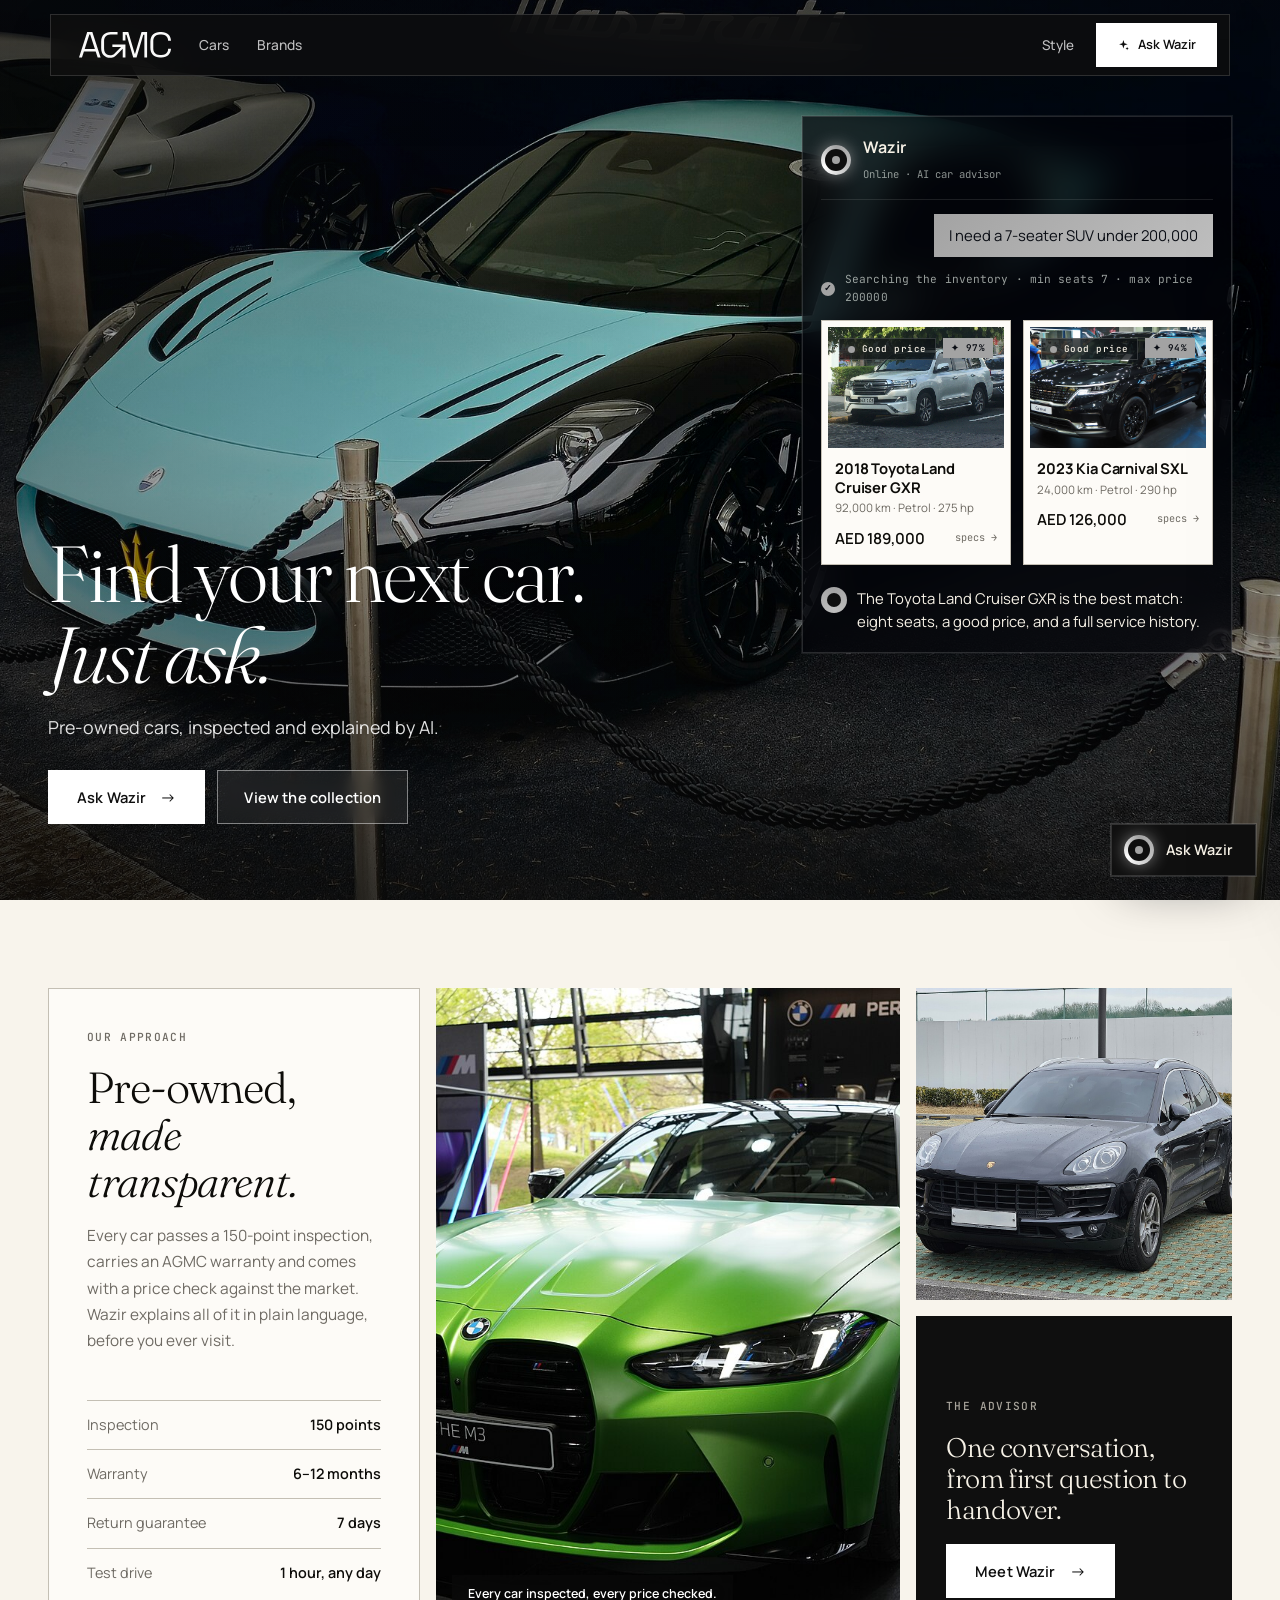
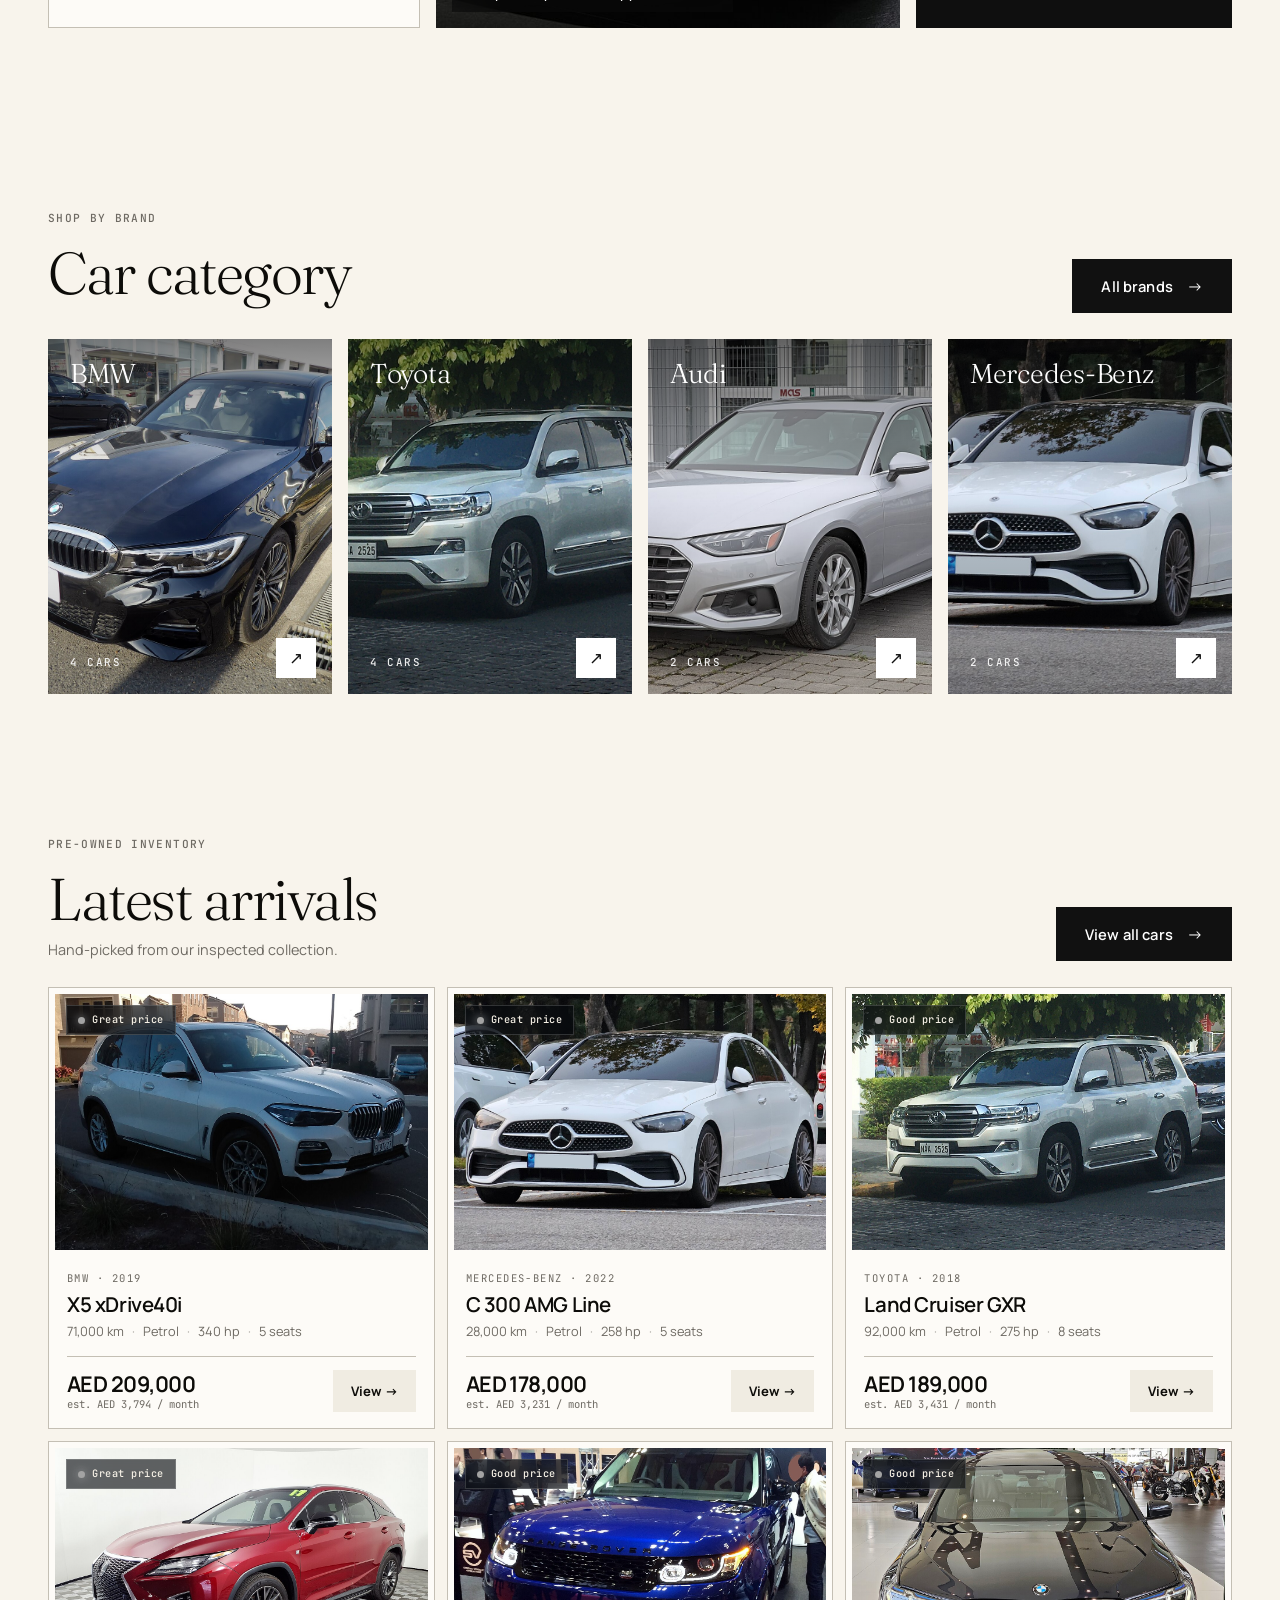
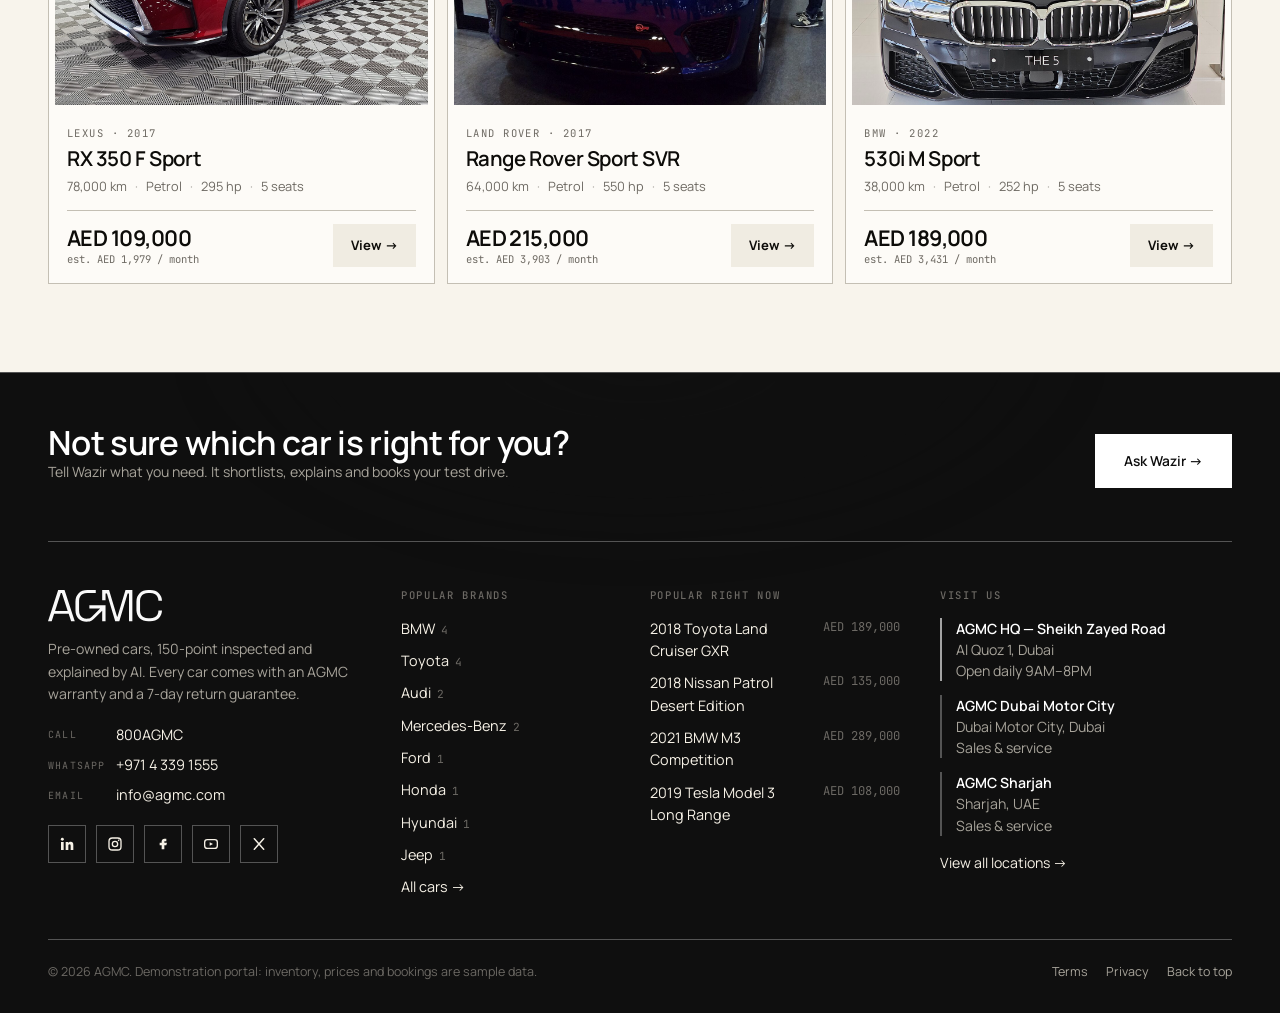
==== site/index.html @ 9aeb7e2d "AGMC pre-owned car platform: Wazir AI advisor, cars/brands pages, luxury redesign Co-Authored-By: Cl" ====
<!doctype html>
<html lang="en">
<head>
<meta charset="utf-8">
<meta name="viewport" content="width=device-width, initial-scale=1">
<title>AGMC — Pre-owned cars, found by AI</title>
<meta name="description" content="Describe the car you need and Wazir, our AI advisor, finds, explains and books it.">
<link rel="icon" href="data:image/svg+xml,%3Csvg xmlns=%27http://www.w3.org/2000/svg%27 viewBox=%270 0 32 32%27%3E%3Crect width=%2732%27 height=%2732%27 rx=%278%27 fill=%27%23111111%27/%3E%3Cpath d=%27M16 5l2.2 7.2L25.5 14l-7.3 1.8L16 23l-2.2-7.2L6.5 14l7.3-1.8z%27 fill=%27%23e9e3d6%27/%3E%3C/svg%3E">
<link rel="preconnect" href="https://fonts.googleapis.com">
<link rel="preconnect" href="https://fonts.gstatic.com" crossorigin>
<link href="https://fonts.googleapis.com/css2?family=Cormorant+Garamond:ital,wght@0,500;1,500&family=Fraunces:ital,opsz,wght@0,9..144,300;0,9..144,400;1,9..144,300&family=JetBrains+Mono:wght@400;500&family=Manrope:wght@400;500;600;700;800&display=swap" rel="stylesheet">
<link rel="stylesheet" href="styles.css">
</head>
<body data-page="home">
<main id="top">

  <!-- ===== cinematic hero ===== -->
  <section class="lux-hero">
    <div class="lux-bg" id="luxBg" aria-hidden="true"></div>
    <div class="lux-shade" aria-hidden="true"></div>
    <div class="wrap lux-in">
      <div class="lux-row">
        <div class="lux-copy">
          <h1 class="lux-h1">Find your next car.<br><em>Just ask.</em></h1>
          <p class="lux-sub">Pre-owned cars, inspected and explained by AI.</p>
          <div class="lux-cta">
            <button class="pillbtn light" id="ctaAsk" type="button"><span>Ask Wazir</span><b>→</b></button>
            <a class="pillbtn ghost" href="cars.html">View the collection</a>
          </div>
        </div>
        <div class="lux-side"><div class="hv-chat" id="hvChat" aria-hidden="true"></div></div>
      </div>
    </div>
  </section>

  <!-- ===== editorial mosaic ===== -->
  <section class="section" id="story">
    <div class="wrap">
      <div class="mosaic">
        <div class="m-text">
          <span class="kicker">Our approach</span>
          <h2>Pre-owned,<br><em>made transparent.</em></h2>
          <p class="muted">Every car passes a 150-point inspection, carries an AGMC warranty and comes with a price check against the market. Wazir explains all of it in plain language, before you ever visit.</p>
          <dl class="facts"><div><dt>Inspection</dt><dd>150 points</dd></div><div><dt>Warranty</dt><dd>6–12 months</dd></div><div><dt>Return guarantee</dt><dd>7 days</dd></div><div><dt>Test drive</dt><dd>1 hour, any day</dd></div></dl>
        </div>
        <figure class="m-photo big"><img src="img/AG-122.jpg" alt="" loading="lazy"><figcaption>Every car inspected, every price checked.</figcaption></figure>
        <figure class="m-photo small"><img src="img/AG-114.jpg" alt="" loading="lazy"></figure>
        <div class="m-dark"><span class="kicker">The advisor</span><h3>One conversation, from first question to handover.</h3><button class="pillbtn light" id="storyAsk" type="button"><span>Meet Wazir</span><b>→</b></button></div>
      </div>
    </div>
  </section>

  <!-- ===== shop by brand ===== -->
  <section class="section brandsec" id="brands">
    <div class="wrap">
      <div class="coll-head"><div><span class="kicker">Shop by brand</span><h2>Car category</h2></div><a class="pillbtn dark" href="brand.html"><span>All brands</span><b>→</b></a></div>
      <div class="brand-tiles" id="brandTiles"></div>
    </div>
  </section>

  <!-- ===== latest arrivals ===== -->
  <section class="section coll" id="inventory">
    <div class="wrap">
      <div class="coll-head">
        <div><span class="kicker">Pre-owned inventory</span><h2>Latest arrivals</h2><p class="muted">Hand-picked from our inspected collection.</p></div>
        <a class="pillbtn dark" href="cars.html"><span>View all cars</span><b>→</b></a>
      </div>
      <div class="grid" id="grid"></div>
    </div>
  </section>
</main>

<script src="data.js"></script>
<script src="core.js"></script>
<script src="home.js"></script>
<script src="agent.js"></script>
</body>
</html>
---- site/styles.css ----
/* AGMC — AI-powered pre-owned platform. Tokens first; the Style studio flips these. */
@property --a { syntax: "<angle>"; inherits: false; initial-value: 0deg; }
:root {
  --sand: #e9e3d6;                                                /* colour 1: warm beige (the page) */
  --accent: #111111;                                              /* colour 2: deep accent (buttons, footer, headings) */
  --ai: #a8a8ad;                                                  /* bright tint of colour 2, derived automatically */
  --ai-2: color-mix(in srgb, var(--ai) 70%, #fff);
  --hi-ink: #fff;                                                 /* text on the tint (set from its brightness) */
  --void: color-mix(in srgb, var(--accent) 90%, #000);            /* deep accent used for the footer and AI surfaces */
  --void-2: color-mix(in srgb, var(--accent) 80%, #fff);
  --void-line: color-mix(in srgb, var(--accent) 72%, #fff);
  --on-void: #f6f1e6; --on-void-2: color-mix(in srgb, var(--sand) 70%, var(--accent)); --on-void-3: color-mix(in srgb, var(--sand) 42%, var(--accent));
  --pos: var(--accent);
  --btn-bg: var(--accent); --btn-ink: #fff;
  --bg: color-mix(in srgb, var(--sand) 34%, #fffdf8); --bg-alt: color-mix(in srgb, var(--sand) 66%, #fffdf8); --surface: color-mix(in srgb, var(--sand) 10%, #fffefb);
  --ink: color-mix(in srgb, var(--accent) 24%, #0c0a07); --muted: color-mix(in srgb, var(--ink) 56%, var(--sand)); --line: color-mix(in srgb, var(--sand) 84%, #000);
  --radius: 14px; --radius-sm: 10px;
  --shadow: 0 1px 2px rgba(40,28,10,.07), 0 22px 44px -24px rgba(40,28,10,.4);
  --font: "Inter", system-ui, sans-serif; --mono: "JetBrains Mono", ui-monospace, Consolas, monospace;
  --font-head: "Inter", system-ui, sans-serif; --head-weight: 600; --head-track: -.035em;
}
[data-mode="dark"] {
  --pos: var(--ai); --btn-bg: var(--ai); --btn-ink: var(--hi-ink);
  --bg: color-mix(in srgb, var(--accent) 12%, #060606); --bg-alt: color-mix(in srgb, var(--accent) 18%, #080808); --surface: color-mix(in srgb, var(--accent) 26%, #0b0b0c);
  --ink: #f1ede4; --muted: color-mix(in srgb, var(--sand) 50%, #77777f); --line: color-mix(in srgb, var(--accent) 50%, #1a1a1e);
  --shadow: 0 1px 2px rgba(0,0,0,.5), 0 22px 44px -24px rgba(0,0,0,.95);
}[data-radius="sharp"] { --radius: 3px; --radius-sm: 2px; }
[data-radius="round"] { --radius: 24px; --radius-sm: 16px; }
[data-font="editorial"] { --font-head: "Cormorant Garamond", Georgia, serif; --head-weight: 500; --head-track: -.01em; }
[data-font="classic"] { --font-head: Georgia, "Times New Roman", serif; --head-weight: 400; --head-track: -.02em; }

* { box-sizing: border-box; }
html { scroll-behavior: smooth; scroll-padding-top: 76px; }
body { margin: 0; font-family: var(--font); color: var(--ink); background: var(--bg); line-height: 1.55; -webkit-font-smoothing: antialiased; transition: background .3s, color .3s; }
h1, h2, h3, h4 { font-family: var(--font-head); font-weight: var(--head-weight); letter-spacing: var(--head-track); line-height: 1.08; margin: 0 0 .4em; font-variant-numeric: lining-nums; }
h1 { font-size: clamp(2.5rem, 5.6vw, 4.6rem); } h2 { font-size: clamp(1.8rem, 3.2vw, 2.7rem); } h3 { font-size: 1.15rem; }
p { margin: 0 0 1em; } a { color: inherit; text-decoration: none; } button, input, select, textarea { font: inherit; color: inherit; }
.wrap { max-width: 1240px; margin: 0 auto; padding: 0 28px; }
.muted { color: var(--muted); } .tiny { font-size: .75rem; color: var(--muted); } [hidden] { display: none !important; }
.sr-only { position: absolute; width: 1px; height: 1px; overflow: hidden; clip: rect(0 0 0 0); white-space: nowrap; }
.kicker { display: inline-flex; align-items: center; gap: 8px; font-family: var(--mono); font-size: .7rem; font-weight: 500; letter-spacing: .12em; text-transform: uppercase; color: var(--muted); margin-bottom: 14px; }
.spark-ico { width: 1em; height: 1em; display: inline-block; vertical-align: -.12em; }

/* ---------- buttons ---------- */
.btn { display: inline-flex; align-items: center; justify-content: center; gap: 8px; border: 1px solid transparent; border-radius: var(--radius-sm); padding: 13px 22px; font-size: .86rem; font-weight: 600; cursor: pointer; transition: .2s; white-space: nowrap; background: var(--surface); }
.btn.sm { padding: 9px 15px; font-size: .8rem; } .btn.block { width: 100%; }
.btn.solid { background: var(--btn-bg); color: var(--btn-ink); } .btn.solid:hover { filter: brightness(1.12); transform: translateY(-1px); }
.btn.line { border-color: var(--line); background: transparent; } .btn.line:hover { border-color: var(--ink); }
.btn:disabled { opacity: .5; cursor: not-allowed; }
.tbtn { background: none; border: 0; padding: 8px 4px; font-size: .84rem; font-weight: 500; cursor: pointer; color: var(--muted); white-space: nowrap; } .tbtn:hover { color: var(--ink); }
.tbtn.dark { color: var(--ink); text-decoration: underline; text-underline-offset: 4px; }
.link { background: none; border: 0; padding: 0; cursor: pointer; text-decoration: underline; text-underline-offset: 3px; }
.pill { background: var(--btn-bg); color: var(--btn-ink); font-size: .65rem; padding: 1px 7px; margin-left: 6px; border-radius: 99px; }

/* ---------- top bar ---------- */
.topbar { position: sticky; top: 0; z-index: 40; background: color-mix(in srgb, var(--bg) 82%, transparent); backdrop-filter: blur(16px) saturate(1.3); border-bottom: 1px solid color-mix(in srgb, var(--line) 80%, transparent); }
.bar { display: flex; align-items: center; gap: 36px; height: 68px; }
.logo { display: flex; align-items: center; gap: 10px; }
.logo-mark { display: grid; place-items: center; width: 34px; height: 34px; border-radius: 11px; background: var(--accent); color: var(--ai); box-shadow: 0 0 0 1px color-mix(in srgb, var(--ai) 30%, transparent), 0 6px 18px -6px var(--ai); font-size: 18px; }
.logo-name { font-weight: 700; font-size: 1.28rem; letter-spacing: .14em; }
.nav { display: flex; gap: 28px; flex: 1; font-size: .86rem; font-weight: 500; color: var(--muted); } .nav a:hover { color: var(--ink); }
.bar-actions { display: flex; gap: 18px; align-items: center; }

/* ---------- hero (aurora + command bar) ---------- */
.hero { position: relative; overflow: hidden; background: var(--void); color: var(--on-void); padding: 86px 0 46px; isolation: isolate; }
.hero::before { content: ""; position: absolute; inset: -25%; z-index: -2; filter: blur(46px); animation: drift 22s ease-in-out infinite alternate;
  background: radial-gradient(38% 48% at 16% 22%, color-mix(in srgb, var(--ai) 38%, transparent), transparent 62%), radial-gradient(34% 44% at 84% 8%, color-mix(in srgb, var(--accent) 60%, var(--ai)), transparent 66%), radial-gradient(42% 58% at 64% 96%, color-mix(in srgb, var(--accent) 50%, var(--ai)), transparent 62%); }
.hero::after { content: ""; position: absolute; inset: 0; z-index: -1; background-image: radial-gradient(rgba(255,255,255,.14) 1px, transparent 1px); background-size: 28px 28px; -webkit-mask-image: radial-gradient(ellipse at 50% 40%, #000 25%, transparent 75%); mask-image: radial-gradient(ellipse at 50% 40%, #000 25%, transparent 75%); }
@keyframes drift { to { transform: translate3d(3%, 4%, 0) scale(1.06); } }
.live { display: inline-flex; align-items: center; gap: 10px; padding: 7px 14px 7px 12px; border-radius: 99px; border: 1px solid rgba(255,255,255,.14); background: rgba(255,255,255,.05); font-family: var(--mono); font-size: .72rem; letter-spacing: .06em; color: rgba(232,240,233,.8); backdrop-filter: blur(8px); }
.live i { width: 8px; height: 8px; border-radius: 50%; background: var(--ai); box-shadow: 0 0 0 0 var(--ai); animation: ping 2s infinite; }
@keyframes ping { 70% { box-shadow: 0 0 0 9px transparent; } }
.hero h1 { margin: 22px auto 18px; max-width: 900px; } .grad { background: linear-gradient(95deg, #fff 10%, var(--ai) 55%, var(--ai-2)); -webkit-background-clip: text; background-clip: text; color: transparent; font-style: normal; }
.hero .lead { font-size: 1.1rem; color: rgba(232,240,233,.7); max-width: 580px; margin: 0 auto 34px; text-align: center; }
.hero-in { text-align: center; }
.cmd { position: relative; max-width: 720px; margin: 0 auto; border-radius: 20px; padding: 1.5px; background: conic-gradient(from var(--a), rgba(255,255,255,.08) 0%, var(--ai) 12%, var(--ai-2) 22%, rgba(255,255,255,.08) 38%); animation: spin 7s linear infinite; box-shadow: 0 20px 70px -20px color-mix(in srgb, var(--ai) 55%, transparent); }
@keyframes spin { to { --a: 360deg; } }
.cmd form { display: flex; align-items: center; gap: 10px; border-radius: 19px; background: rgba(3,5,11,.94); padding: 10px 10px 10px 20px; }
.cmd .spark-ico { color: var(--ai); font-size: 1.2rem; flex: none; }
.cmd input { flex: 1; min-width: 0; border: 0; outline: 0; background: none; color: var(--on-void); font-size: 1.05rem; padding: 12px 0; } .cmd input::placeholder { color: rgba(232,240,233,.42); }
.cmd .btn.solid { background: linear-gradient(135deg, var(--ai), var(--ai-2)); color: var(--hi-ink); border-radius: 13px; padding: 13px 24px; }
.try { display: flex; flex-wrap: wrap; justify-content: center; gap: 8px; margin: 22px auto 0; max-width: 780px; }
.try button { font-family: var(--mono); font-size: .72rem; border: 1px solid rgba(255,255,255,.13); background: rgba(255,255,255,.04); color: rgba(232,240,233,.75); border-radius: 99px; padding: 8px 14px; cursor: pointer; transition: .2s; }
.try button:hover { border-color: var(--ai); color: #fff; background: rgba(255,255,255,.09); }
.trust { display: grid; grid-template-columns: repeat(4, 1fr); gap: 14px; margin-top: 58px; }
.trust div { border: 1px solid rgba(255,255,255,.1); background: rgba(255,255,255,.04); backdrop-filter: blur(10px); border-radius: var(--radius); padding: 18px 20px; text-align: left; }
.trust b { display: block; font-size: 1.5rem; font-weight: 600; letter-spacing: -.03em; line-height: 1.1; } .trust span { font-size: .78rem; color: rgba(232,240,233,.6); }

/* ---------- sections ---------- */
.section { padding: 88px 0; } .section.alt { background: var(--bg-alt); }
.sec-head { display: flex; justify-content: space-between; align-items: flex-end; margin-bottom: 30px; gap: 20px; } .sec-head h2 { margin: 0; }
.count { font-family: var(--mono); font-size: .76rem; color: var(--muted); }
.filters { border: 1px solid var(--line); background: var(--surface); border-radius: var(--radius); padding: 16px 18px; margin-bottom: 20px; display: grid; gap: 14px; }
.chips { display: flex; flex-wrap: wrap; gap: 8px; }
.chipbtn { font-size: .82rem; font-weight: 500; border: 1px solid var(--line); background: transparent; border-radius: 99px; padding: 7px 14px; cursor: pointer; color: var(--muted); transition: .15s; } .chipbtn:hover { border-color: var(--ink); color: var(--ink); }
.chipbtn.on { background: var(--btn-bg); border-color: var(--btn-bg); color: var(--btn-ink); }
.f-row { display: flex; flex-wrap: wrap; gap: 16px; align-items: end; }
.f-row label { display: flex; flex-direction: column; font-family: var(--mono); font-size: .62rem; letter-spacing: .12em; text-transform: uppercase; color: var(--muted); gap: 4px; }
.f-row select, .f-row input, .m-form input, .m-form select { border: 0; border-bottom: 1px solid var(--line); background: transparent; padding: 7px 0; font-family: var(--font); font-size: .92rem; letter-spacing: 0; text-transform: none; color: var(--ink); border-radius: 0; min-width: 0; }
.f-row select option, .m-form select option { background: var(--surface); }
.f-row input:focus, .f-row select:focus, .m-form input:focus, .m-form select:focus { outline: 0; border-color: var(--ink); } .f-search { flex: 1 1 200px; }
.ai-banner { display: flex; justify-content: space-between; align-items: center; gap: 12px; border: 1px solid color-mix(in srgb, var(--ai) 45%, var(--line)); background: color-mix(in srgb, var(--ai) 10%, var(--surface)); border-radius: var(--radius); padding: 12px 18px; margin-bottom: 20px; font-size: .88rem; }
.ai-banner .spark-ico { color: var(--accent); } [data-mode="dark"] .ai-banner .spark-ico { color: var(--ai); }
.empty { text-align: center; padding: 60px 0; color: var(--muted); }

/* ---------- cards ---------- */
.grid { display: grid; grid-template-columns: repeat(auto-fill, minmax(330px, 1fr)); gap: 26px; }
.car { position: relative; background: var(--surface); border: 1px solid var(--line); border-radius: var(--radius); overflow: hidden; display: flex; flex-direction: column; transition: transform .35s, box-shadow .35s, border-color .35s; }
.car:hover { transform: translateY(-6px); box-shadow: var(--shadow), 0 0 0 1px color-mix(in srgb, var(--ai) 60%, transparent), 0 24px 60px -28px var(--ai); border-color: transparent; }
.car.flash { animation: flash 1.8s; } @keyframes flash { 0%,55% { box-shadow: 0 0 0 3px var(--ai); } 100% { box-shadow: 0 0 0 0 transparent; } }
.car-img { position: relative; }
.car-img::after { content: ""; position: absolute; inset: 0; z-index: 1; pointer-events: none; background: linear-gradient(180deg, rgba(3,5,11,.38) 0%, transparent 28%, transparent 48%, rgba(3,5,11,.92) 100%); }
.car-over { position: absolute; z-index: 2; left: 20px; right: 20px; bottom: 16px; color: #fff; } .car-over .make { color: rgba(255,255,255,.72); } .car-over h3 { color: #fff; margin: 3px 0 0; font-size: 1.45rem; text-shadow: 0 2px 14px rgba(3,5,11,.45); }
.photo { position: relative; aspect-ratio: 4 / 3; overflow: hidden; background: linear-gradient(160deg, color-mix(in srgb, var(--bg-alt) 70%, var(--surface)), var(--bg-alt)); }
.photo img { position: absolute; inset: 0; width: 100%; height: 100%; object-fit: cover; display: block; transition: transform .7s cubic-bezier(.2,.8,.2,1); } .car:hover .photo img { transform: scale(1.07); }
.ph { position: absolute; inset: 0; display: flex; flex-direction: column; align-items: center; justify-content: center; text-align: center; padding: 0 16px; }
.ph-brand { font-family: var(--mono); font-size: .62rem; letter-spacing: .3em; text-transform: uppercase; color: var(--muted); } .ph-series { font-family: var(--font-head); font-weight: var(--head-weight); font-size: 1.7rem; letter-spacing: var(--head-track); }
.chip { position: absolute; z-index: 3; top: 14px; font-family: var(--mono); font-size: .64rem; font-weight: 500; letter-spacing: .05em; padding: 6px 11px; border-radius: 99px; background: rgba(3,5,11,.62); color: var(--on-void); backdrop-filter: blur(10px); border: 1px solid rgba(255,255,255,.16); display: inline-flex; align-items: center; gap: 7px; }
.chip.deal { left: 14px; } .chip.deal i { width: 7px; height: 7px; border-radius: 50%; background: rgba(255,255,255,.45); }
.chip.deal.great i, .chip.deal.good i { background: var(--ai); box-shadow: 0 0 10px var(--ai); } .chip.deal.good i { box-shadow: none; } .chip.deal.fair i { background: rgba(255,255,255,.7); } .chip.deal.high i { background: transparent; border: 1.5px solid rgba(255,255,255,.55); }
.chip.match { right: 14px; background: var(--ai); color: var(--hi-ink); border: 0; font-weight: 600; } .chip.res { right: 14px; background: #fff; color: var(--void); border: 0; font-weight: 600; }
.make { font-family: var(--mono); font-size: .66rem; letter-spacing: .14em; text-transform: uppercase; color: var(--muted); }
.car-stats { display: grid; grid-template-columns: repeat(3, 1fr); border-bottom: 1px solid var(--line); }
.car-stats div { padding: 14px 6px 12px; text-align: center; } .car-stats div + div { border-left: 1px solid var(--line); }
.car-stats b { display: block; font-size: .98rem; font-weight: 600; letter-spacing: -.01em; } .car-stats span { font-family: var(--mono); font-size: .58rem; letter-spacing: .14em; text-transform: uppercase; color: var(--muted); }
.car-foot { display: flex; align-items: center; justify-content: space-between; gap: 12px; padding: 16px 20px 18px; }
.price { font-weight: 650; font-size: 1.35rem; letter-spacing: -.025em; line-height: 1.1; } .price small { display: block; font-family: var(--mono); font-weight: 400; font-size: .66rem; letter-spacing: 0; color: var(--muted); margin-top: 4px; }
.go { width: 42px; height: 42px; border-radius: 50%; display: grid; place-items: center; border: 1px solid var(--line); font-size: 1.05rem; transition: .3s; flex: none; } .car:hover .go { background: var(--ai); color: var(--hi-ink); border-color: var(--ai); transform: translateX(3px); }
/* ---------- how it works ---------- */
.steps { display: grid; grid-template-columns: repeat(4, 1fr); gap: 18px; }
.step { background: var(--surface); border: 1px solid var(--line); border-radius: var(--radius); padding: 24px; position: relative; overflow: hidden; }
.step i { font-family: var(--mono); font-style: normal; font-size: .78rem; color: var(--accent); background: color-mix(in srgb, var(--ai) 22%, transparent); border-radius: 8px; padding: 4px 9px; display: inline-block; margin-bottom: 16px; } [data-mode="dark"] .step i { color: var(--ai); }
.step p { color: var(--muted); font-size: .9rem; margin: 0; }

.footer { position: relative; background: var(--void); color: var(--on-void); padding: 0; overflow: hidden; border-top: 1px solid var(--void-line); }
.footer::before { content: ""; position: absolute; left: 50%; top: -240px; width: 900px; height: 420px; transform: translateX(-50%); background: radial-gradient(closest-side, color-mix(in srgb, var(--accent) 80%, transparent), transparent); filter: blur(30px); opacity: .7; pointer-events: none; }
.foot-cta { position: relative; display: flex; align-items: center; justify-content: space-between; gap: 24px; flex-wrap: wrap; padding: 52px 0 44px; border-bottom: 1px solid var(--void-line); }
.foot-cta h3 { margin: 0; font-size: clamp(1.5rem, 2.6vw, 2.1rem); color: #fff; } .foot-cta p { margin: 8px 0 0; color: var(--on-void-2); font-size: .95rem; }
.foot-cta .btn.solid { background: var(--ai); color: var(--hi-ink); padding: 15px 28px; }
.foot-grid { position: relative; display: grid; grid-template-columns: 1.5fr 1fr 1.2fr 1.4fr; gap: 40px; padding: 48px 0 40px; }
.footer h4 { font-family: var(--mono); font-size: .66rem; letter-spacing: .16em; text-transform: uppercase; color: var(--on-void-3); margin: 0 0 16px; font-weight: 500; }
.footer .logo-name { color: #fff; } .footer p { margin: 0 0 14px; color: var(--on-void-2); font-size: .88rem; line-height: 1.6; }
.footer a { color: var(--on-void); transition: color .2s; } .footer a:hover { color: var(--ai); }
.foot-list { list-style: none; margin: 0; padding: 0; display: grid; gap: 10px; font-size: .9rem; } .foot-list small { color: var(--on-void-3); font-family: var(--mono); font-size: .7rem; margin-left: 6px; }
.foot-list .pc { display: flex; justify-content: space-between; gap: 12px; } .foot-list .pc span { color: var(--on-void-3); font-family: var(--mono); font-size: .76rem; white-space: nowrap; }
.contact { display: grid; gap: 8px; font-size: .9rem; margin: 18px 0; } .contact a { display: inline-flex; gap: 10px; align-items: center; } .contact i { font-style: normal; font-family: var(--mono); font-size: .62rem; letter-spacing: .12em; color: var(--on-void-3); width: 58px; }
.social { display: flex; gap: 10px; } .social a { width: 38px; height: 38px; border-radius: 50%; border: 1px solid var(--void-line); display: grid; place-items: center; transition: .25s; } .social a:hover { background: var(--ai); border-color: var(--ai); color: var(--hi-ink); transform: translateY(-2px); } .social svg { width: 16px; height: 16px; fill: currentColor; }
.loc { display: grid; gap: 14px; } .loc div { padding-left: 14px; border-left: 2px solid var(--void-line); font-size: .88rem; line-height: 1.5; } .loc div:first-child { border-color: var(--ai); } .loc b { display: block; color: #fff; font-weight: 600; } .loc span { color: var(--on-void-2); }
.foot-bar { position: relative; display: flex; justify-content: space-between; gap: 20px; flex-wrap: wrap; padding: 22px 0 32px; border-top: 1px solid var(--void-line); font-size: .78rem; color: var(--on-void-3); } .foot-bar a { color: var(--on-void-2); margin-left: 18px; } .foot-bar .link { color: var(--on-void-2); }
/* ---------- modal / drawers ---------- */
.overlay { position: fixed; inset: 0; background: rgba(3,5,11,.66); z-index: 90; display: grid; place-items: center; padding: 20px; overflow: auto; backdrop-filter: blur(4px); }
.modal { background: var(--surface); border-radius: var(--radius); width: min(620px, 100%); box-shadow: 0 40px 100px rgba(3,5,11,.5); position: relative; max-height: 90vh; overflow: auto; } .modal-pad { padding: 34px; }
.x { position: absolute; top: 14px; right: 14px; border: 0; background: transparent; width: 34px; height: 34px; cursor: pointer; font-size: 1.5rem; line-height: 1; color: var(--ink); z-index: 2; border-radius: 10px; } .x:hover { background: var(--bg-alt); }
.drawer, .stylepanel { position: fixed; top: 0; right: 0; bottom: 0; width: min(410px, 100%); background: var(--surface); z-index: 70; box-shadow: -30px 0 80px rgba(3,5,11,.25); border-left: 1px solid var(--line); overflow: auto; padding: 30px; animation: slide .25s ease-out; }
@keyframes slide { from { transform: translateX(30px); opacity: 0; } }
.drawer-head { display: flex; justify-content: space-between; align-items: center; margin-bottom: 22px; position: relative; } .drawer-head h3 { margin: 0; font-size: 1.5rem; } .drawer-head .x { position: static; }
.act { border-top: 1px solid var(--line); padding: 15px 0; font-size: .9rem; } .act b { display: block; font-weight: 600; } .act a:hover { text-decoration: underline; }
.act .ref { font-family: var(--mono); font-size: .64rem; letter-spacing: .12em; color: var(--muted); } .act .cancel { margin-top: 6px; font-size: .78rem; color: var(--muted); }
.sp-body h4 { margin: 26px 0 12px; font-family: var(--mono); font-size: .66rem; text-transform: uppercase; letter-spacing: .14em; color: var(--muted); font-weight: 500; }
.swatches { display: flex; gap: 12px; flex-wrap: wrap; align-items: center; }
.sw { width: 32px; height: 32px; border-radius: 50%; border: 0; box-shadow: 0 0 0 1px var(--line); cursor: pointer; outline: 2px solid transparent; outline-offset: 3px; } .sw.on { outline-color: var(--ink); }
#spColor { width: 32px; height: 32px; border: 0; padding: 0; background: none; cursor: pointer; }
.seg { display: flex; flex-wrap: wrap; gap: 8px; } .seg button { border: 1px solid var(--line); background: transparent; border-radius: var(--radius-sm); padding: 8px 14px; font-size: .8rem; cursor: pointer; } .seg button.on { background: var(--btn-bg); border-color: var(--btn-bg); color: var(--btn-ink); }
#spReset { margin-top: 34px; }
.toast { position: fixed; bottom: 96px; left: 50%; transform: translateX(-50%); background: var(--void); color: var(--on-void); padding: 12px 22px; z-index: 120; font-size: .85rem; border: 1px solid var(--void-line); border-radius: 99px; }

/* ---------- car page ---------- */
.crumbs { padding: 26px 0 18px; font-size: .84rem; color: var(--muted); } .crumbs a:hover { color: var(--ink); } .crumbs span { margin: 0 8px; opacity: .5; }
.cp { display: grid; grid-template-columns: minmax(0, 1.55fr) minmax(330px, 1fr); gap: 36px; align-items: start; padding-bottom: 64px; }
.cp-hero { border-radius: var(--radius); overflow: hidden; border: 1px solid var(--line); } .cp-hero .photo { aspect-ratio: 16 / 10; } .cp-hero .ph-series { font-size: 3rem; }
.credit { font-size: .68rem; color: var(--muted); padding: 8px 2px 0; } .credit a { text-decoration: underline; text-underline-offset: 2px; }
.cp-aside { position: sticky; top: 88px; display: grid; gap: 16px; }
.panel { border: 1px solid var(--line); background: var(--surface); border-radius: var(--radius); padding: 22px; }
.cp-title { margin: 6px 0 4px; font-size: clamp(1.8rem, 3vw, 2.4rem); } .cp-price { font-size: 2rem; font-weight: 600; letter-spacing: -.03em; margin: 12px 0 2px; } .cp-mo { font-family: var(--mono); font-size: .76rem; color: var(--muted); }
.gauge { margin: 18px 0 4px; } .gauge-bar { position: relative; height: 8px; border-radius: 99px; background: linear-gradient(90deg, var(--ai), color-mix(in srgb, var(--ai) 30%, var(--muted)) 55%, var(--muted)); } .gauge-dot { position: absolute; top: 50%; width: 16px; height: 16px; border-radius: 50%; background: var(--surface); border: 3px solid var(--ink); transform: translate(-50%, -50%); }
.gauge-txt { display: flex; justify-content: space-between; font-size: .72rem; color: var(--muted); margin-top: 8px; font-family: var(--mono); } .gauge-note { font-size: .84rem; margin-top: 10px; }
.keyfacts { display: grid; grid-template-columns: 1fr 1fr 1fr; border-top: 1px solid var(--line); margin-top: 16px; } .keyfacts div { padding: 12px 8px 4px 0; font-family: var(--mono); font-size: .6rem; letter-spacing: .1em; text-transform: uppercase; color: var(--muted); } .keyfacts b { display: block; font-family: var(--font); font-size: .95rem; color: var(--ink); letter-spacing: 0; text-transform: none; font-weight: 600; }
.cta { display: grid; gap: 10px; margin-top: 18px; } .cta .row { display: grid; grid-template-columns: 1fr 1fr; gap: 10px; }
.m-form { display: grid; gap: 14px; margin-top: 16px; padding-top: 16px; border-top: 1px solid var(--line); } .m-form label { display: grid; gap: 2px; font-family: var(--mono); font-size: .62rem; letter-spacing: .12em; text-transform: uppercase; color: var(--muted); } .m-form .row { display: grid; grid-template-columns: 1fr 1fr; gap: 16px; } .m-form h4 { margin: 0; font-size: 1.15rem; }
.success { text-align: center; padding: 18px 0 6px; } .success .tick { width: 46px; height: 46px; border: 1px solid var(--ink); border-radius: 50%; display: grid; place-items: center; margin: 0 auto 14px; font-size: 1.1rem; }
.take { position: relative; border-radius: var(--radius); padding: 1.5px; background: conic-gradient(from var(--a), var(--line) 0%, var(--ai) 14%, var(--ai-2) 26%, var(--line) 42%); animation: spin 9s linear infinite; margin-top: 30px; }
.take-in { background: var(--surface); border-radius: calc(var(--radius) - 1px); padding: 26px 28px; } .take h3 { display: flex; align-items: center; gap: 10px; font-size: 1.15rem; margin-bottom: 10px; } .take h3 .spark-ico { color: var(--accent); } [data-mode="dark"] .take h3 .spark-ico { color: var(--ai); }
.take p { color: var(--ink); margin-bottom: 14px; } .take-cols { display: grid; grid-template-columns: 1fr 1fr; gap: 24px; } .take h4 { font-family: var(--mono); font-size: .66rem; letter-spacing: .14em; text-transform: uppercase; color: var(--muted); margin: 0 0 8px; font-weight: 500; }
.take ul { margin: 0; padding: 0; list-style: none; display: grid; gap: 7px; font-size: .9rem; } .take li { display: flex; gap: 9px; } .take li::before { content: "+"; font-family: var(--mono); color: var(--pos); flex: none; } .take .warn li::before { content: "!"; color: var(--muted); }
.take .ask { display: flex; flex-wrap: wrap; gap: 8px; margin-top: 18px; padding-top: 18px; border-top: 1px solid var(--line); }
.sec { margin-top: 38px; } .sec > h2 { font-size: 1.5rem; margin-bottom: 14px; }
.specs-grid { display: grid; grid-template-columns: 1fr 1fr; gap: 18px; } .spec-card { border: 1px solid var(--line); background: var(--surface); border-radius: var(--radius); padding: 6px 22px 10px; }
.spec-card h3 { font-family: var(--mono); font-size: .68rem; letter-spacing: .14em; text-transform: uppercase; color: var(--muted); font-weight: 500; padding: 16px 0 8px; margin: 0; }
.spec-card dl { display: grid; grid-template-columns: auto 1fr; gap: 0; margin: 0; } .spec-card dt, .spec-card dd { padding: 10px 0; border-top: 1px solid var(--line); font-size: .9rem; } .spec-card dt { color: var(--muted); padding-right: 16px; } .spec-card dd { margin: 0; text-align: right; font-weight: 500; }
.feat { display: flex; flex-wrap: wrap; gap: 8px; } .feat span { border: 1px solid var(--line); background: var(--surface); border-radius: 99px; padding: 7px 14px; font-size: .84rem; }
.similar { padding: 20px 0 80px; }

/* ---------- Wazir (AI advisor panel) ---------- */
.wz-fab { position: fixed; right: 24px; bottom: 24px; z-index: 60; display: flex; align-items: center; gap: 12px; border: 1px solid rgba(255,255,255,.14); background: var(--void); color: var(--on-void); border-radius: 99px; padding: 10px 22px 10px 12px; font-weight: 600; font-size: .9rem; cursor: pointer; box-shadow: 0 18px 50px -12px rgba(3,5,11,.6), 0 0 0 1px color-mix(in srgb, var(--ai) 25%, transparent); transition: .25s; }
.wz-fab:hover { transform: translateY(-2px); box-shadow: 0 22px 60px -12px color-mix(in srgb, var(--ai) 50%, black); }
.orb { position: relative; width: 30px; height: 30px; border-radius: 50%; flex: none; background: conic-gradient(from var(--a), var(--ai), var(--ai-2), #fff, var(--ai)); animation: spin 5s linear infinite; box-shadow: 0 0 18px -2px var(--ai); }
.orb::after { content: ""; position: absolute; inset: 4px; border-radius: 50%; background: var(--void); } .orb::before { content: ""; position: absolute; inset: 11px; border-radius: 50%; background: var(--ai); z-index: 1; filter: blur(.5px); animation: breathe 2.6s ease-in-out infinite; } @keyframes breathe { 50% { transform: scale(1.5); opacity: .6; } }
.wz { position: fixed; top: 12px; right: 12px; bottom: 12px; width: min(448px, calc(100vw - 24px)); z-index: 80; display: flex; flex-direction: column; background: color-mix(in srgb, var(--surface) 96%, transparent); border: 1px solid var(--line); border-radius: 24px; box-shadow: 0 40px 120px -30px rgba(3,5,11,.6); transform: translateX(115%); transition: transform .4s cubic-bezier(.2,.8,.2,1); overflow: hidden; backdrop-filter: blur(24px); }
.wz.open { transform: none; } .wz.wide { width: min(760px, calc(100vw - 24px)); }
.wz-head { position: relative; display: flex; align-items: center; gap: 12px; padding: 16px 16px 14px 18px; border-bottom: 1px solid var(--line); background: radial-gradient(120% 140% at 0% 0%, color-mix(in srgb, var(--ai) 20%, transparent), transparent 60%); }
.wz-head .orb { width: 38px; height: 38px; } .wz-head .orb::after { background: var(--surface); inset: 5px; } .wz-head .orb::before { inset: 14px; }
.wz-who { flex: 1; line-height: 1.25; } .wz-who b { font-size: 1.05rem; font-weight: 650; letter-spacing: -.02em; display: block; } .wz-who span { font-family: var(--mono); font-size: .66rem; color: var(--muted); display: flex; align-items: center; gap: 6px; }
.wz-dot { width: 7px; height: 7px; border-radius: 50%; background: #d4a72c; } .wz-dot.ok { background: #22c55e; box-shadow: 0 0 8px #22c55e; } .wz-dot.bad { background: #ef4444; }
.wz-ib { border: 0; background: transparent; width: 32px; height: 32px; border-radius: 10px; cursor: pointer; font-size: 1rem; color: var(--muted); } .wz-ib:hover { background: var(--bg-alt); color: var(--ink); }
.wz-scroll { flex: 1; overflow-y: auto; padding: 20px 18px 8px; display: flex; flex-direction: column; gap: 16px; scroll-behavior: smooth; }
.wz-welcome { text-align: left; padding: 8px 2px 4px; } .wz-welcome h2 { font-size: 1.75rem; margin: 14px 0 8px; } .wz-welcome p { color: var(--muted); font-size: .92rem; }
.wz-prompts { display: grid; grid-template-columns: 1fr 1fr; gap: 10px; margin-top: 18px; }
.wz-prompts button { text-align: left; border: 1px solid var(--line); background: var(--surface); border-radius: 14px; padding: 13px 14px; font-size: .84rem; line-height: 1.35; cursor: pointer; transition: .2s; display: grid; gap: 6px; } .wz-prompts button:hover { border-color: var(--ai); transform: translateY(-2px); box-shadow: 0 10px 30px -14px color-mix(in srgb, var(--ai) 70%, transparent); }
.wz-prompts button small { font-family: var(--mono); font-size: .62rem; letter-spacing: .08em; text-transform: uppercase; color: var(--muted); }
.wz-m { display: flex; gap: 10px; max-width: 100%; } .wz-m.user { justify-content: flex-end; }
.wz-ava { width: 26px; height: 26px; border-radius: 50%; flex: none; margin-top: 2px; background: conic-gradient(var(--ai), var(--ai-2), var(--ai)); display: grid; place-items: center; } .wz-ava::after { content: ""; width: 14px; height: 14px; border-radius: 50%; background: var(--surface); }
.wz-t { font-size: .93rem; line-height: 1.6; white-space: pre-wrap; word-wrap: break-word; min-width: 0; } .wz-m.bot .wz-t { padding-top: 2px; }
.wz-m.user .wz-t { background: var(--btn-bg); color: var(--btn-ink); border-radius: 18px 18px 4px 18px; padding: 10px 15px; max-width: 86%; }
.wz-m.err .wz-t { color: #b42318; background: color-mix(in srgb, #ef4444 10%, transparent); border: 1px solid color-mix(in srgb, #ef4444 35%, transparent); border-radius: 12px; padding: 10px 14px; font-size: .86rem; }
.wz-step { display: flex; align-items: center; gap: 10px; font-family: var(--mono); font-size: .7rem; color: var(--muted); padding-left: 36px; letter-spacing: .01em; }
.wz-step .st { width: 14px; height: 14px; flex: none; border-radius: 50%; border: 2px solid var(--line); border-top-color: var(--ai); animation: rot .7s linear infinite; } .wz-step.done .st { animation: none; border: 0; background: var(--ai); display: grid; place-items: center; } .wz-step.done .st::after { content: "✓"; font-size: .55rem; color: var(--hi-ink); font-weight: 800; }
@keyframes rot { to { transform: rotate(360deg); } }
.wz-think { display: flex; align-items: center; gap: 10px; padding-left: 36px; font-size: .86rem; color: var(--muted); } .wz-think b { font-weight: 500; background: linear-gradient(90deg, var(--muted) 20%, var(--ink) 50%, var(--muted) 80%); background-size: 200% 100%; -webkit-background-clip: text; background-clip: text; color: transparent; animation: shimmer 1.6s linear infinite; } @keyframes shimmer { to { background-position: -200% 0; } }
.wz-cars { display: flex; gap: 12px; overflow-x: auto; scroll-snap-type: x mandatory; margin: 0 -18px; padding: 2px 18px 10px; scrollbar-width: thin; }
.wz-car { flex: 0 0 208px; scroll-snap-align: start; border: 1px solid var(--line); background: var(--surface); border-radius: 16px; overflow: hidden; transition: .2s; display: block; } .wz-car:hover { border-color: var(--ai); transform: translateY(-2px); }
.wz-car .photo { aspect-ratio: 3 / 2; } .wz-car .ph-series { font-size: 1.1rem; } .wz-car .chip { top: 8px; font-size: .58rem; padding: 3px 8px; } .wz-car .chip.match { right: 8px; }
.wz-car-b { padding: 11px 13px 13px; } .wz-car-b b { display: block; font-size: .92rem; letter-spacing: -.01em; line-height: 1.25; } .wz-car-b small { display: block; color: var(--muted); font-size: .72rem; margin: 3px 0 9px; } .wz-car-b .p { font-weight: 600; font-size: .95rem; } .wz-car-b .go { float: right; font-family: var(--mono); font-size: .64rem; color: var(--muted); margin-top: 4px; }
.wz-card { border: 1px solid color-mix(in srgb, var(--ai) 55%, var(--line)); background: color-mix(in srgb, var(--ai) 7%, var(--surface)); border-radius: 16px; padding: 15px 17px; font-size: .86rem; margin-left: 36px; }
.wz-card > b { display: block; font-size: 1rem; letter-spacing: -.01em; margin-bottom: 9px; } .wz-card dl { display: grid; grid-template-columns: auto 1fr; gap: 6px 14px; margin: 0; font-size: .82rem; } .wz-card dd { margin: 0; text-align: right; font-weight: 500; }
.wz-links { display: flex; flex-wrap: wrap; gap: 8px; padding-left: 36px; } .wz-links a { font-size: .78rem; font-weight: 600; border: 1px solid var(--ink); border-radius: 99px; padding: 7px 13px; transition: .2s; } .wz-links a:hover { background: var(--ink); color: var(--bg); }
.wz-sugg { display: flex; gap: 8px; padding: 6px 18px 2px; overflow-x: auto; scrollbar-width: none; } .wz-sugg button { flex: none; font-family: var(--mono); font-size: .68rem; border: 1px solid var(--line); background: transparent; border-radius: 99px; padding: 7px 12px; cursor: pointer; color: var(--muted); } .wz-sugg button:hover { border-color: var(--ai); color: var(--ink); }
.wz-compose { margin: 10px 14px 14px; display: flex; align-items: center; gap: 8px; border: 1px solid var(--line); border-radius: 18px; background: var(--surface); padding: 6px 6px 6px 16px; transition: .2s; } .wz-compose:focus-within { border-color: var(--ai); box-shadow: 0 0 0 4px color-mix(in srgb, var(--ai) 18%, transparent); }
.wz-compose input { flex: 1; border: 0; outline: 0; background: none; padding: 10px 0; font-size: .93rem; min-width: 0; }
.wz-send { width: 40px; height: 40px; border-radius: 13px; border: 0; cursor: pointer; background: var(--btn-bg); color: var(--btn-ink); font-size: 1.05rem; transition: .2s; } .wz-send:hover { filter: brightness(1.15); } .wz-send:disabled { opacity: .4; }
.wz-foot { text-align: center; font-family: var(--mono); font-size: .6rem; color: var(--muted); padding: 0 0 10px; letter-spacing: .04em; }

@media (max-width: 1000px) { .cp { grid-template-columns: 1fr; } .cp-aside { position: static; } .specs-grid, .take-cols { grid-template-columns: 1fr; } .trust { grid-template-columns: 1fr 1fr; } .steps { grid-template-columns: 1fr 1fr; } }
@media (max-width: 760px) { .nav, #btnActivity, #btnStyle { display: none; } .bar { gap: 12px; } .bar .logo { flex: 1; } .section { padding: 56px 0; } .wrap { padding: 0 18px; } .hero { padding-top: 56px; } .grid { grid-template-columns: 1fr; } .steps { grid-template-columns: 1fr; } .wz { top: 0; right: 0; bottom: 0; width: 100vw; border-radius: 0; } .wz-prompts { grid-template-columns: 1fr; } .cmd .btn span { display: none; } }

/* ---------- hero designs (Style studio -> Hero design) ---------- */
.hero-photo, .hero-visual { display: none; }
[data-hero="split"] .hero-grid, [data-hero="chat"] .hero-grid { display: grid; grid-template-columns: 1.02fr .98fr; gap: 44px; align-items: center; }
[data-hero="split"] .hero-in, [data-hero="chat"] .hero-in { text-align: left; }
[data-hero="split"] .hero h1, [data-hero="chat"] .hero h1 { margin-left: 0; font-size: clamp(2.3rem, 4.3vw, 3.7rem); }
[data-hero="split"] .hero .lead, [data-hero="chat"] .hero .lead { margin-left: 0; text-align: left; }
[data-hero="split"] .cmd, [data-hero="chat"] .cmd { margin-left: 0; }
[data-hero="split"] .try, [data-hero="chat"] .try { justify-content: flex-start; margin-left: 0; }
[data-hero="split"] .hero-visual, [data-hero="chat"] .hero-visual { display: block; }
[data-hero="split"] .hv-chat, [data-hero="chat"] .hv-cars { display: none; }

/* floating cars */
.hv-cars { position: relative; height: 470px; }
.hv-card { position: absolute; width: 76%; border-radius: 20px; overflow: hidden; background: var(--void-2); border: 1px solid rgba(255,255,255,.16); box-shadow: 0 34px 80px -22px rgba(3,5,11,.75); transition: transform .5s, z-index 0s; animation: bob 7s ease-in-out infinite; }
.hv-card .photo { aspect-ratio: 16 / 10; } .hv-card .chip.match { right: 12px; }
.hv0 { top: 0; right: 0; transform: rotate(3deg); z-index: 1; } .hv1 { top: 128px; left: 0; transform: rotate(-4deg); z-index: 2; animation-delay: -2.3s; } .hv2 { top: 262px; right: 4%; transform: rotate(2deg); z-index: 3; animation-delay: -4.6s; }
.hv-card:hover { transform: rotate(0) scale(1.04); z-index: 5; }
@keyframes bob { 50% { translate: 0 -10px; } }
.hv-meta { display: flex; justify-content: space-between; gap: 10px; padding: 12px 16px 14px; color: var(--on-void); font-size: .86rem; } .hv-meta b { font-weight: 600; }

/* chat preview */
.hv-chat { max-width: 480px; margin-left: auto; border-radius: 26px; border: 1px solid rgba(255,255,255,.14); background: rgba(3,5,11,.72); backdrop-filter: blur(18px); padding: 18px; box-shadow: 0 40px 100px -30px rgba(3,5,11,.85), 0 0 0 1px color-mix(in srgb, var(--ai) 14%, transparent); color: var(--on-void); text-align: left; }
.hvc-head { display: flex; align-items: center; gap: 12px; padding-bottom: 14px; margin-bottom: 14px; border-bottom: 1px solid rgba(255,255,255,.1); } .hvc-head b { font-weight: 650; } .hvc-head small { font-family: var(--mono); font-size: .66rem; color: rgba(232,240,233,.6); }
.hvc-head .orb::after { background: var(--void); }
.mock { display: grid; gap: 14px; } .mock > * { opacity: 0; transform: translateY(10px); animation: rise .7s cubic-bezier(.2,.8,.2,1) forwards; }
.mock > :nth-child(1) { animation-delay: .4s; } .mock > :nth-child(2) { animation-delay: 1.2s; } .mock > :nth-child(3) { animation-delay: 2s; } .mock > :nth-child(4) { animation-delay: 3s; }
@keyframes rise { to { opacity: 1; transform: none; } }
.hv-chat .wz-m.user .wz-t { background: linear-gradient(135deg, var(--ai), var(--ai-2)); color: var(--hi-ink); max-width: 92%; }
.hv-chat .wz-step { padding-left: 0; color: rgba(232,240,233,.65); } .hv-chat .wz-ava::after { background: var(--void); } .hv-chat .wz-car { color: var(--ink); flex-basis: 190px; } .hv-chat .wz-cars { margin: 0; padding: 0 0 6px; }

/* photo slideshow */
[data-hero="photo"] .hero-photo { display: block; position: absolute; inset: 0; z-index: -2; background: var(--void); }
.hero-photo .slide { position: absolute; inset: 0; background-size: cover; background-position: center 55%; opacity: 0; transform: scale(1.06); animation: slideshow 21s ease-in-out infinite; }
.hero-photo .slide:nth-child(2) { animation-delay: 7s; } .hero-photo .slide:nth-child(3) { animation-delay: 14s; }
@keyframes slideshow { 0% { opacity: 0; transform: scale(1.06); } 6%, 33% { opacity: 1; } 40% { opacity: 0; transform: scale(1.0); } 100% { opacity: 0; } }
.hero-photo::after { content: ""; position: absolute; inset: 0; background: linear-gradient(180deg, rgba(3,5,11,.72), rgba(3,5,11,.9)), radial-gradient(60% 60% at 50% 30%, color-mix(in srgb, var(--accent) 55%, transparent), transparent); }
[data-hero="photo"] .hero::before { opacity: .35; } [data-hero="photo"] .hero::after { opacity: .5; }

/* clean light */
[data-tone="light"] .hero { background: linear-gradient(180deg, var(--bg-alt), var(--bg)); color: var(--ink); }
[data-tone="light"] .hero::before { opacity: .6; filter: blur(60px); background: radial-gradient(40% 50% at 14% 18%, color-mix(in srgb, var(--ai) 60%, transparent), transparent 65%), radial-gradient(34% 44% at 86% 8%, color-mix(in srgb, var(--ai-2) 50%, transparent), transparent 65%); }
[data-tone="light"] .hero::after { background-image: radial-gradient(color-mix(in srgb, var(--ink) 24%, transparent) 1px, transparent 1px); opacity: .5; }
[data-tone="light"] .live { border-color: var(--line); background: var(--surface); color: var(--muted); }
[data-tone="light"] .grad { background: linear-gradient(95deg, var(--ink) 8%, var(--accent) 55%, var(--ai-2)); -webkit-background-clip: text; background-clip: text; }
[data-mode="dark"][data-tone="light"] .grad { background: linear-gradient(95deg, #fff 8%, var(--ai) 55%, var(--ai-2)); -webkit-background-clip: text; background-clip: text; }
[data-tone="light"] .hero .lead { color: var(--muted); }
[data-tone="light"] .cmd { background: conic-gradient(from var(--a), var(--line) 0%, var(--ai) 12%, var(--ai-2) 22%, var(--line) 38%); box-shadow: 0 26px 60px -26px color-mix(in srgb, var(--accent) 45%, transparent); }
[data-tone="light"] .cmd form { background: var(--surface); } [data-tone="light"] .cmd input { color: var(--ink); } [data-tone="light"] .cmd input::placeholder { color: var(--muted); } [data-tone="light"] .cmd .spark-ico { color: var(--accent); }
[data-tone="light"] .try button { border-color: var(--line); background: var(--surface); color: var(--muted); } [data-tone="light"] .try button:hover { color: var(--ink); border-color: var(--ink); background: var(--surface); }
[data-tone="light"] .trust div { border-color: var(--line); background: var(--surface); } [data-tone="light"] .trust span { color: var(--muted); }

@media (max-width: 1000px) { [data-hero="split"] .hero-grid, [data-hero="chat"] .hero-grid { grid-template-columns: 1fr; } [data-hero="split"] .hero-visual, [data-hero="chat"] .hero-visual { display: none; } }

/* light tone for the hero visuals (chat preview + floating cars) */
[data-tone="light"] .hv-chat { background: var(--surface); border-color: var(--line); color: var(--ink); box-shadow: 0 40px 90px -40px color-mix(in srgb, var(--accent) 50%, transparent); backdrop-filter: none; }
[data-tone="light"] .hvc-head { border-color: var(--line); } [data-tone="light"] .hvc-head small { color: var(--muted); }
[data-tone="light"] .hvc-head .orb::after, [data-tone="light"] .hv-chat .wz-ava::after { background: var(--surface); }
[data-tone="light"] .hv-chat .wz-step { color: var(--muted); }
[data-tone="light"] .hv-chat .wz-m.user .wz-t { background: var(--btn-bg); color: var(--btn-ink); }
[data-tone="light"] .hv-card { background: var(--surface); border-color: var(--line); box-shadow: 0 30px 70px -30px rgba(3,5,11,.4); } [data-tone="light"] .hv-meta { color: var(--ink); }
.brandrow { display: grid; gap: 8px; } .brandrow .kicker { margin: 0; } .chipbtn small { font-family: var(--mono); font-size: .66rem; opacity: .6; margin-left: 3px; }

/* ---------- logo ---------- */
.logo-img { height: 28px; width: auto; display: block; } .footer .logo-img { height: 32px; }
/* the official logo is near-white: keep as is on dark, turn it dark on the light theme */
[data-mode="light"] .topbar .logo-img { filter: brightness(0); }

/* ---------- combined spec sheet (car page) ---------- */
.sheet { border: 1px solid var(--line); background: var(--surface); border-radius: var(--radius); overflow: hidden; }
.sheet-head { display: flex; justify-content: space-between; align-items: center; gap: 12px; padding: 18px 24px; border-bottom: 1px solid var(--line); background: linear-gradient(180deg, color-mix(in srgb, var(--ai) 6%, transparent), transparent); }
.sheet-head h2 { margin: 0; font-size: 1.3rem; } .sheet-head span { font-family: var(--mono); font-size: .68rem; letter-spacing: .1em; color: var(--muted); text-transform: uppercase; }
.sheet-grid { display: grid; grid-template-columns: 1fr 1fr; } .sheet-sec { padding: 6px 24px 14px; } .sheet-sec:nth-child(odd) { border-right: 1px solid var(--line); } .sheet-sec:nth-child(n+3) { border-top: 1px solid var(--line); }
.sheet-sec h3 { font-family: var(--mono); font-size: .68rem; letter-spacing: .14em; text-transform: uppercase; color: var(--pos); font-weight: 500; padding: 16px 0 6px; margin: 0; }
.sheet-sec dl { display: grid; grid-template-columns: auto 1fr; margin: 0; } .sheet-sec dt, .sheet-sec dd { padding: 9px 0; border-top: 1px solid var(--line); font-size: .9rem; } .sheet-sec dt { color: var(--muted); padding-right: 14px; } .sheet-sec dd { margin: 0; text-align: right; font-weight: 500; }
.sheet-feat { padding: 18px 24px 22px; border-top: 1px solid var(--line); } .sheet-feat h3 { font-family: var(--mono); font-size: .68rem; letter-spacing: .14em; text-transform: uppercase; color: var(--pos); font-weight: 500; margin: 0 0 12px; }
.sheet-feat .feat span { background: transparent; }

/* ---------- brand pages ---------- */
.brandhero { position: relative; overflow: hidden; background: var(--bg-alt); color: var(--ink); padding: 64px 0 52px; isolation: isolate; border-bottom: 1px solid var(--line); }
.brandhero::before { content: ""; position: absolute; inset: -30%; z-index: -1; filter: blur(50px); background: radial-gradient(40% 55% at 15% 30%, color-mix(in srgb, var(--accent) 62%, var(--ai)), transparent 65%), radial-gradient(30% 45% at 85% 0%, color-mix(in srgb, var(--ai) 28%, transparent), transparent 65%);  opacity: .45; }
.brandhero .crumbs { padding: 0 0 22px; color: var(--muted); } .brandhero .crumbs a:hover { color: var(--ink); }
.brandhero h1 { margin: 6px 0 12px; font-size: clamp(2.6rem, 6vw, 5rem); } .brandhero .lead { color: var(--muted); max-width: 560px; }
.bstats { display: flex; flex-wrap: wrap; gap: 34px; margin: 28px 0 26px; } .bstats b { display: block; font-size: 1.7rem; font-weight: 600; letter-spacing: -.03em; line-height: 1.1; } .bstats span { font-family: var(--mono); font-size: .66rem; letter-spacing: .12em; text-transform: uppercase; color: var(--muted); }

.brandbar { display: flex; flex-wrap: wrap; justify-content: space-between; align-items: end; gap: 16px; margin-bottom: 22px; }
.otherbrands { padding: 10px 0 80px; } .chipbtn { display: inline-block; }
@media (max-width: 1000px) { .foot-grid { grid-template-columns: 1fr 1fr; } .sheet-grid { grid-template-columns: 1fr; } .sheet-sec:nth-child(odd) { border-right: 0; } .sheet-sec:nth-child(n+2) { border-top: 1px solid var(--line); } }
@media (max-width: 640px) { .foot-grid { grid-template-columns: 1fr; } }
.wz-car .car-img::after, .hv-card .car-img::after { display: none; }
/* palette picker */
.pals { display: grid; grid-template-columns: 1fr 1fr; gap: 10px; }
.pal { display: grid; grid-template-columns: 1fr 1fr; grid-template-rows: 34px auto; border: 1px solid var(--line); border-radius: 12px; background: transparent; padding: 6px; cursor: pointer; text-align: left; overflow: hidden; transition: .2s; } .pal:hover { border-color: var(--ink); }
.pal.on { outline: 2px solid var(--ink); outline-offset: 2px; } .pal span { display: block; height: 34px; } .pal span:first-child { border-radius: 8px 0 0 8px; } .pal span:nth-child(2) { border-radius: 0 8px 8px 0; }
.pal em { grid-column: 1 / -1; font-style: normal; font-size: .74rem; padding: 8px 2px 2px; color: var(--muted); }
.c2 { display: flex; gap: 14px; } .c2 label { display: flex; align-items: center; gap: 10px; font-size: .8rem; } .c2 small { color: var(--muted); font-family: var(--mono); font-size: .62rem; } .c2 input { width: 40px; height: 40px; border: 0; padding: 0; background: none; cursor: pointer; }

[data-tone="light"] .hero::before { opacity: .38; }


[data-tone="light"] .cmd .btn.solid { background: var(--accent); color: #fff; }
[data-tone="light"] .cmd .spark-ico { color: var(--accent); }


.wz-car-b .go { width: auto; height: auto; display: inline; border: 0; border-radius: 0; background: none; transform: none; float: right; font-family: var(--mono); font-size: .64rem; color: var(--muted); margin-top: 4px; }
.wz-car:hover .wz-car-b .go { background: none; color: var(--ink); transform: none; }



/* =====================================================================
   LUXURY REDESIGN — cinematic hero, glass nav, editorial sections
   ===================================================================== */
:root { --font: "Manrope", system-ui, sans-serif; --font-display: "Fraunces", "Cormorant Garamond", Georgia, serif; --font-head: var(--font-display); --head-weight: 300; --head-track: -.025em; }
[data-font="modern"] { --font-head: var(--font); --head-weight: 600; --head-track: -.035em; }
[data-font="editorial"] { --font-head: "Cormorant Garamond", Georgia, serif; --head-weight: 500; --head-track: -.01em; }
h3, h4 { font-family: var(--font); font-weight: 600; letter-spacing: -.02em; }
h2 em, .lux-how em { font-style: italic; font-weight: 300; }

/* --- floating glass nav --- */
.topbar { position: fixed; top: 0; left: 0; right: 0; z-index: 60; background: none; border: 0; backdrop-filter: none; -webkit-backdrop-filter: none; padding: 14px 16px 0; pointer-events: none; }
.topbar .bar { pointer-events: auto; height: 62px; max-width: 1180px; margin: 0 auto; padding: 0 12px 0 28px; gap: 28px; border-radius: 99px; background: rgba(14,14,14,.52); backdrop-filter: blur(20px) saturate(1.5); -webkit-backdrop-filter: blur(20px) saturate(1.5); border: 1px solid rgba(255,255,255,.14); box-shadow: 0 20px 60px -22px rgba(0,0,0,.55); }
.topbar .nav { color: rgba(255,255,255,.74); } .topbar .nav a:hover, .topbar .tbtn:hover { color: #fff; } .topbar .tbtn { color: rgba(255,255,255,.74); }
.topbar .pill { background: #fff; color: #111; } .topbar #btnAsk.btn.solid { background: #fff; color: #0d0d0d; border-radius: 99px; padding: 11px 20px; }
.topbar .logo-img { filter: none !important; height: 26px; }
body:not([data-page="home"]) .crumbs { padding-top: 112px; } .brandhero { padding-top: 128px; } body[data-page="brand"] .brandhero .crumbs { padding-top: 0; }

/* --- cinematic hero --- */
.lux-hero { position: relative; display: flex; min-height: 100svh; color: #fff; background: #0b0b0b; isolation: isolate; overflow: hidden; }
.lux-bg, .lux-shade { position: absolute; inset: 0; z-index: -2; }
.lux-bg .lb { position: absolute; inset: 0; background-size: cover; background-position: center 58%; opacity: 0; transform: scale(1.09); transition: opacity 1.8s ease, transform 10s ease-out; } .lux-bg .lb.on { opacity: 1; transform: scale(1); }
.lux-shade { z-index: -1; background: linear-gradient(180deg, rgba(8,8,8,.74) 0%, rgba(8,8,8,.22) 32%, rgba(8,8,8,.5) 64%, rgba(8,8,8,.92) 100%), linear-gradient(90deg, rgba(8,8,8,.72), transparent 62%); }
.lux-in { width: 100%; min-height: 100svh; display: grid; grid-template-rows: 1fr auto; padding-top: 108px; padding-bottom: 38px; }
.lux-row { display: grid; grid-template-columns: minmax(0, 1.12fr) minmax(0, .88fr); gap: 40px; align-items: end; padding-bottom: 38px; }
.lux-badge { display: inline-flex; align-items: center; gap: 10px; padding: 8px 15px 8px 13px; border-radius: 99px; border: 1px solid rgba(255,255,255,.22); background: rgba(255,255,255,.08); backdrop-filter: blur(10px); font-size: .76rem; font-weight: 600; letter-spacing: .02em; }
.lux-badge i { width: 7px; height: 7px; border-radius: 50%; background: #fff; box-shadow: 0 0 0 0 rgba(255,255,255,.7); animation: ping 2.2s infinite; }
.lux-h1 { font-family: var(--font); font-weight: 800; text-transform: uppercase; letter-spacing: -.04em; line-height: .94; font-size: clamp(2.8rem, 7.2vw, 6.3rem); margin: 22px 0 18px; color: #fff; }
.lux-sub { max-width: 520px; margin: 0; color: rgba(255,255,255,.8); font-size: 1.05rem; line-height: 1.6; }
.lux-cta { display: flex; flex-wrap: wrap; gap: 12px; margin-top: 28px; }
.pillbtn { display: inline-flex; align-items: center; gap: 14px; padding: 12px 12px 12px 26px; border-radius: 99px; font: 600 .92rem var(--font); border: 1px solid transparent; cursor: pointer; transition: .25s; }
.pillbtn b { display: grid; place-items: center; width: 32px; height: 32px; border-radius: 50%; background: #111; color: #fff; font-weight: 600; font-size: .85rem; }
.pillbtn.light { background: #fff; color: #0d0d0d; } .pillbtn.light:hover { background: color-mix(in srgb, #fff 86%, var(--sand)); transform: translateY(-1px); }
.pillbtn.ghost { padding: 13px 26px; color: #fff; border-color: rgba(255,255,255,.45); background: rgba(255,255,255,.06); backdrop-filter: blur(8px); } .pillbtn.ghost:hover { background: rgba(255,255,255,.16); }
.lux-side { align-self: start; display: flex; justify-content: flex-end; margin-top: 8px; }
.lux-hero .hv-chat { width: min(430px, 100%); margin: 0; }

/* glass search bar */
.lux-search { width: min(1000px, 100%); background: rgba(250,248,243,.97); color: #111; border-radius: 24px; padding: 14px 16px 16px; box-shadow: 0 34px 90px -30px rgba(0,0,0,.75); }
.ls-tabs { display: flex; gap: 6px; margin-bottom: 12px; } .ls-tabs button { border: 0; background: transparent; padding: 8px 15px; border-radius: 99px; font: 600 .8rem var(--font); color: #77715f; cursor: pointer; transition: .2s; } .ls-tabs button:hover { color: #111; } .ls-tabs button.on { background: #111; color: #fff; }
.ls-ask, .ls-filter { display: none; margin: 0; }
.ls-ask.on { display: flex; align-items: center; gap: 12px; border: 1px solid #ddd6c6; background: #fff; border-radius: 16px; padding: 6px 6px 6px 18px; }
.ls-ask .spark-ico { color: #111; font-size: 1.15rem; flex: none; } .ls-ask input { flex: 1; min-width: 0; border: 0; outline: 0; background: none; color: #111; font: 500 1rem var(--font); padding: 13px 0; } .ls-ask input::placeholder { color: #928c78; }
.ls-filter.on { display: grid; grid-template-columns: repeat(4, 1fr) auto; border: 1px solid #ddd6c6; border-radius: 16px; background: #fff; overflow: hidden; }
.ls-filter label { display: grid; gap: 3px; padding: 11px 20px; border-right: 1px solid #ebe5d7; font-size: .64rem; font-weight: 700; letter-spacing: .1em; text-transform: uppercase; color: #928c78; }
.ls-filter select { border: 0; outline: 0; background: transparent; font: 600 .96rem var(--font); letter-spacing: 0; text-transform: none; color: #111; padding: 2px 0; cursor: pointer; min-width: 0; } .ls-filter select option { color: #111; background: #fff; }
.ls-go { border: 0; background: #111; color: #fff; font: 700 .92rem var(--font); padding: 0 30px; cursor: pointer; transition: .2s; } .ls-go:hover { background: #2b2b2b; }
.ls-ask .ls-go { padding: 14px 26px; border-radius: 12px; } .ls-filter .ls-go { padding: 0 38px; }

/* --- editorial mosaic --- */
.mosaic { display: grid; grid-template-columns: 1fr 1.25fr .85fr; grid-template-rows: 1fr 1fr; gap: 16px; min-height: 640px; }
.m-text { grid-row: 1 / 3; display: flex; flex-direction: column; background: var(--surface); border: 1px solid var(--line); border-radius: 24px; padding: 40px 38px 30px; }
.m-text h2 { font-size: clamp(2rem, 3.4vw, 3.1rem); margin: 4px 0 18px; } .m-text p { font-size: .96rem; line-height: 1.7; }
.facts { margin: auto 0 0; padding-top: 26px; display: grid; } .facts div { display: flex; justify-content: space-between; gap: 14px; padding: 13px 0; border-top: 1px solid var(--line); font-size: .9rem; } .facts dt { color: var(--muted); } .facts dd { margin: 0; font-weight: 600; text-align: right; }
.m-photo { position: relative; margin: 0; border-radius: 24px; overflow: hidden; background: var(--bg-alt); } .m-photo.big { grid-row: 1 / 3; }
.m-photo img { width: 100%; height: 100%; object-fit: cover; display: block; transition: transform 1.2s cubic-bezier(.2,.8,.2,1); } .m-photo:hover img { transform: scale(1.05); }
.m-photo figcaption { position: absolute; left: 16px; bottom: 16px; padding: 9px 16px; border-radius: 99px; background: rgba(12,12,12,.55); backdrop-filter: blur(12px); color: #fff; font-size: .78rem; font-weight: 600; }
.m-dark { display: flex; flex-direction: column; justify-content: flex-end; gap: 18px; background: var(--void); color: var(--on-void); border-radius: 24px; padding: 30px; }
.m-dark h3 { font-family: var(--font-head); font-weight: var(--head-weight); font-size: clamp(1.4rem, 2.1vw, 1.95rem); line-height: 1.15; letter-spacing: -.02em; margin: 0; color: var(--on-void); } .m-dark .kicker { color: var(--on-void-2); margin: 0; } .m-dark .pillbtn { align-self: flex-start; }

/* --- the collection --- */
.coll { padding-top: 48px; }
.coll-head { display: flex; justify-content: space-between; align-items: flex-end; gap: 20px; margin-bottom: 26px; } .coll-head h2 { font-size: clamp(2.3rem, 4.6vw, 3.8rem); margin: 0 0 8px; } .coll-head p { margin: 0; font-size: .9rem; }
.brandstrip { margin-bottom: 18px; flex-wrap: nowrap; overflow-x: auto; padding-bottom: 6px; scrollbar-width: none; } .brandstrip::-webkit-scrollbar { display: none; } .brandstrip .chipbtn { flex: none; white-space: nowrap; }
.coll-bar { display: flex; flex-wrap: wrap; justify-content: space-between; align-items: flex-end; gap: 18px; padding: 18px 0 24px; border-top: 1px solid var(--line); }
.grid { grid-template-columns: repeat(auto-fill, minmax(340px, 1fr)); gap: 26px; }
.car { border-radius: 24px; background: var(--surface); border: 1px solid var(--line); }
.car:hover { transform: translateY(-6px); box-shadow: var(--shadow); border-color: color-mix(in srgb, var(--ink) 30%, var(--line)); }
.car-img { padding: 10px 10px 0; } .car-img::after { display: none; } .car-img .photo { border-radius: 16px; aspect-ratio: 16 / 11; }
.car-img .chip { top: 22px; } .car-img .chip.deal { left: 22px; } .car-img .chip.match, .car-img .chip.res { right: 22px; }
.car-top { padding: 18px 22px 4px; } .car-top h3 { font-size: 1.4rem; margin: 5px 0 9px; } .car-top .specs { margin: 0; font-size: .8rem; }
.car-foot { margin: 16px 22px 0; padding: 16px 0 20px; border-top: 1px solid var(--line); }
.car .go { width: auto; height: auto; border: 0; border-radius: 99px; padding: 11px 18px; background: var(--bg-alt); font-size: .82rem; font-weight: 700; } .car:hover .go { background: var(--btn-bg); color: var(--btn-ink); transform: none; }

/* --- how it works (dark band) --- */
.lux-how { background: var(--void); color: var(--on-void); padding: 100px 0; }
.how-head h2 { color: var(--on-void); font-size: clamp(2rem, 4vw, 3.3rem); } .how-head .kicker { color: var(--on-void-2); }
.how-steps { display: grid; grid-template-columns: repeat(4, 1fr); margin-top: 48px; border-top: 1px solid var(--void-line); }
.how-steps > div { padding: 28px 26px 6px 0; } .how-steps > div + div { padding-left: 26px; border-left: 1px solid var(--void-line); }
.how-steps i { display: block; font-family: var(--font-display); font-style: normal; font-weight: 300; font-size: 3.2rem; line-height: 1; color: var(--on-void-3); margin-bottom: 24px; } .how-steps h3 { color: var(--on-void); font-size: 1.1rem; } .how-steps p { color: var(--on-void-2); font-size: .9rem; margin: 0; }
.foot-cta .btn.solid { background: #fff; color: #0d0d0d; border-radius: 99px; }

@media (max-width: 1000px) {
  .lux-row { grid-template-columns: 1fr; } .lux-side { display: none; } .ls-filter.on { grid-template-columns: 1fr 1fr; } .ls-filter label { border-bottom: 1px solid #ebe5d7; } .ls-filter .ls-go { grid-column: 1 / -1; padding: 16px; }
  .mosaic { grid-template-columns: 1fr 1fr; grid-template-rows: auto; min-height: 0; } .m-text { grid-column: 1 / -1; grid-row: auto; } .m-photo.big { grid-row: auto; min-height: 320px; } .m-photo.small { min-height: 320px; } .m-dark { grid-column: 1 / -1; }
  .how-steps { grid-template-columns: 1fr 1fr; } .how-steps > div:nth-child(3) { padding-left: 0; border-left: 0; }
}
@media (max-width: 760px) { .topbar .bar { padding-left: 20px; } .lux-h1 { font-size: 2.6rem; } .how-steps { grid-template-columns: 1fr; } .how-steps > div + div { padding-left: 0; border-left: 0; border-top: 1px solid var(--void-line); } .coll-head { flex-direction: column; align-items: flex-start; } }
.specs { display: flex; flex-wrap: wrap; color: var(--muted); } .specs span + span::before { content: "·"; margin: 0 8px; opacity: .6; }
.topbar .bar { background: rgba(14,14,14,.8); }


body[data-page="car"] .topbar .bar, body[data-page="brand"] .topbar .bar, body.scrolled .topbar .bar { background: rgba(14,14,14,.94); }


/* tight card grid, like the reference: cards sit close together */
.grid { grid-template-columns: repeat(3, 1fr); gap: 12px; }
@media (max-width: 1080px) { .grid { grid-template-columns: repeat(2, 1fr); } }
@media (max-width: 680px) { .grid { grid-template-columns: 1fr; } }
.car { border-radius: 20px; }
.car-img { padding: 6px 6px 0; } .car-img .photo { border-radius: 15px; } .car-img .chip { top: 17px; } .car-img .chip.deal { left: 17px; } .car-img .chip.match, .car-img .chip.res { right: 17px; }
.car-top { padding: 14px 18px 2px; } .car-top h3 { font-size: 1.28rem; margin: 4px 0 7px; }
.car-foot { margin: 12px 18px 0; padding: 13px 0 16px; }
.wrap .grid { margin-left: 0; margin-right: 0; }


/* ---------- refined filter area ---------- */
.coll-head { align-items: flex-end; }
.searchpill { display: flex; align-items: center; gap: 12px; height: 50px; min-width: 300px; padding: 0 20px; border: 1px solid var(--line); border-radius: 99px; background: var(--surface); color: var(--muted); transition: .2s; }
.searchpill:focus-within { border-color: var(--ink); box-shadow: 0 0 0 4px color-mix(in srgb, var(--ink) 8%, transparent); color: var(--ink); } .searchpill svg { width: 18px; height: 18px; flex: none; }
.searchpill input { flex: 1; min-width: 0; border: 0; outline: 0; background: none; font: 500 .92rem var(--font); color: var(--ink); } .searchpill input::placeholder { color: var(--muted); }
.brandstrip { display: flex; gap: 8px; overflow-x: auto; padding: 2px 2px 14px; margin: 0 0 4px; scrollbar-width: none; -webkit-mask-image: linear-gradient(90deg, #000 94%, transparent); mask-image: linear-gradient(90deg, #000 94%, transparent); } .brandstrip::-webkit-scrollbar { display: none; }
.brandstrip .chipbtn { flex: none; white-space: nowrap; padding: 9px 16px; font-size: .84rem; background: transparent; } .brandstrip .chipbtn small { margin-left: 7px; font-size: .68rem; opacity: .5; }
.coll-bar { display: flex; flex-wrap: wrap; justify-content: space-between; align-items: center; gap: 14px; padding: 16px 0 20px; border-top: 1px solid var(--line); }
.coll-tools { display: flex; gap: 10px; align-items: center; }
.toolbtn { display: inline-flex; align-items: center; gap: 9px; height: 44px; padding: 0 18px; border: 1px solid var(--line); border-radius: 99px; background: var(--surface); color: var(--ink); font: 600 .84rem var(--font); cursor: pointer; transition: .2s; white-space: nowrap; }
.toolbtn:hover, .toolbtn.on, .toolbtn[aria-expanded="true"] { border-color: var(--ink); } .toolbtn svg { width: 17px; height: 17px; } .toolbtn b { font-weight: 600; } .toolbtn i { font-style: normal; opacity: .55; margin-left: 2px; }
.fbadge { display: grid; place-items: center; min-width: 20px; height: 20px; border-radius: 99px; background: var(--btn-bg); color: var(--btn-ink); font-size: .68rem; font-weight: 700; padding: 0 5px; }
.sortwrap { position: relative; } .sortwrap .toolbtn { color: var(--muted); } .sortwrap .toolbtn b { color: var(--ink); }
.menu { position: absolute; right: 0; top: calc(100% + 8px); z-index: 30; min-width: 230px; padding: 6px; background: var(--surface); border: 1px solid var(--line); border-radius: 18px; box-shadow: var(--shadow); animation: pop .18s ease-out; }
.menu button { display: flex; justify-content: space-between; align-items: center; width: 100%; border: 0; background: none; padding: 11px 14px; border-radius: 12px; font: 500 .88rem var(--font); color: var(--ink); text-align: left; cursor: pointer; } .menu button:hover { background: var(--bg-alt); } .menu button.on { font-weight: 700; } .menu i { font-style: normal; }
.fpanel { display: grid; grid-template-columns: repeat(3, auto); justify-content: start; gap: 22px 56px; padding: 22px 26px; margin-bottom: 18px; background: var(--surface); border: 1px solid var(--line); border-radius: 22px; animation: pop .2s ease-out; }
.fgroup h4 { font: 600 .66rem var(--mono); letter-spacing: .16em; text-transform: uppercase; color: var(--muted); margin: 0 0 12px; }
.activebar { display: flex; flex-wrap: wrap; align-items: center; gap: 8px; margin-bottom: 18px; }
.achip { display: inline-flex; align-items: center; gap: 8px; padding: 7px 8px 7px 14px; border: 1px solid var(--line); border-radius: 99px; background: var(--bg-alt); font: 600 .8rem var(--font); color: var(--ink); cursor: pointer; } .achip i { font-style: normal; display: grid; place-items: center; width: 18px; height: 18px; border-radius: 50%; background: color-mix(in srgb, var(--ink) 12%, transparent); font-size: .85rem; line-height: 1; } .achip:hover i { background: var(--ink); color: var(--bg); }
.activebar .link { font-size: .8rem; color: var(--muted); margin-left: 4px; }
@media (max-width: 760px) { .searchpill { min-width: 0; width: 100%; } .fpanel { grid-template-columns: 1fr; } .coll-tools { width: 100%; justify-content: space-between; } }

.brandstrip .chipbtn.on { background: var(--btn-bg); color: var(--btn-ink); border-color: var(--btn-bg); }


/* ---------- dropdown toolbar + calmer hero ---------- */
.coll-bar { justify-content: space-between; align-items: center; padding: 16px 0 22px; }
.coll-tools { display: flex; flex-wrap: wrap; gap: 10px; align-items: center; }
.dd { position: relative; } .dd.right { margin-left: 8px; }
.toolbtn { color: var(--muted); } .toolbtn b { color: var(--ink); } .toolbtn.set { border-color: var(--ink); color: var(--ink); background: var(--surface); }
.dd .menu { right: auto; left: 0; max-height: 340px; overflow-y: auto; min-width: 220px; } .dd.right .menu { left: auto; right: 0; }
.menu button small { font-family: var(--mono); font-size: .7rem; color: var(--muted); }
.menu .mfoot { display: block; margin: 6px 4px 2px; padding: 12px 10px 8px; border-top: 1px solid var(--line); font-size: .82rem; font-weight: 600; color: var(--ink); } .menu .mfoot:hover { text-decoration: underline; }
.lux-h1 { font-size: clamp(2.1rem, 4.5vw, 4rem); line-height: 1.02; letter-spacing: -.035em; margin: 20px 0 16px; }
.lux-shade { background: linear-gradient(180deg, rgba(8,8,8,.7) 0%, rgba(8,8,8,.42) 38%, rgba(8,8,8,.6) 68%, rgba(8,8,8,.92) 100%), linear-gradient(90deg, rgba(8,8,8,.62), rgba(8,8,8,.1) 72%); }
.lux-sub { font-size: 1rem; }
@media (max-width: 760px) { .lux-h1 { font-size: 2rem; } .dd.right { margin-left: 0; } }

.lux-bg .lb { transform: scale(1.2) translateY(-9%); background-position: center 40%; } .lux-bg .lb.on { transform: scale(1.1) translateY(-9%); }


.lux-bg .lb { transform: scale(1.26) translateY(-8%); } .lux-bg .lb.on { transform: scale(1.18) translateY(-8%); }


/* hero photo playground */
.heroph { display: flex; flex-wrap: wrap; gap: 12px; align-items: center; } .filebtn { display: inline-flex; align-items: center; padding: 11px 18px; border-radius: 99px; background: var(--btn-bg); color: var(--btn-ink); font: 600 .84rem var(--font); cursor: pointer; transition: .2s; } .filebtn:hover { filter: brightness(1.15); }
.range { display: grid; gap: 8px; margin-top: 16px; font-size: .8rem; color: var(--muted); } .range input { width: 100%; accent-color: var(--ink); }
.lux-shade { opacity: calc(.2 + .8 * var(--shade, 1)); }

.hopts { display: grid; grid-template-columns: repeat(3, 1fr); gap: 8px; margin-top: 10px; }
.hopts button { position: relative; aspect-ratio: 16 / 11; border: 2px solid transparent; border-radius: 12px; background-size: cover; background-position: center; cursor: pointer; overflow: hidden; padding: 0; transition: .2s; box-shadow: 0 0 0 1px var(--line); }
.hopts button:hover { transform: translateY(-2px); } .hopts button.on { border-color: var(--ink); box-shadow: none; }
.hopts button span { position: absolute; inset: auto 0 0 0; padding: 14px 6px 5px; background: linear-gradient(transparent, rgba(0,0,0,.75)); color: #fff; font-size: .6rem; font-weight: 600; line-height: 1.2; text-align: left; }


.lux-bg .lb { transform: scale(1.16) translateY(-3%); } .lux-bg .lb.on { transform: scale(1.08) translateY(-3%); }


/* hero chat preview on/off (Style studio) */
[data-herochat="off"] .lux-side { display: none; } [data-herochat="off"] .lux-row { grid-template-columns: 1fr; }


/* ---------- car page: editorial mosaic ---------- */
.car-mosaic .m-text { padding: 36px 34px 30px; } .car-mosaic .m-text .kicker { margin-bottom: 10px; }
.cp-title { font-size: clamp(1.9rem, 3vw, 2.7rem); margin: 0 0 14px; line-height: 1.04; } .cp-title em { font-style: italic; }
.car-mosaic .cp-price { font-family: var(--font-head); font-weight: var(--head-weight); font-size: 2.2rem; letter-spacing: -.02em; margin: 0; }
.car-mosaic .cp-mo { font-family: var(--mono); font-size: .72rem; color: var(--muted); margin-top: 2px; }
.car-mosaic .facts { margin-top: 26px; padding-top: 0; }
.car-mosaic .cta { display: flex; flex-wrap: wrap; gap: 10px; margin-top: 24px; }
.pillbtn.dark { background: var(--btn-bg); color: var(--btn-ink); } .pillbtn.dark:hover { filter: brightness(1.2); } .pillbtn.dark b { background: var(--btn-ink); color: var(--btn-bg); }
.pillbtn.outline { padding: 13px 24px; border-color: var(--ink); color: var(--ink); background: transparent; } .pillbtn.outline:hover { background: var(--ink); color: var(--bg); }
.m-photo .photo { position: absolute; inset: 0; aspect-ratio: auto; border-radius: 0; } .m-photo .photo img { transition: transform 1.2s cubic-bezier(.2,.8,.2,1); } .m-photo:hover .photo img { transform: scale(1.04); } .m-photo .ph-series { font-size: 2.6rem; }
.m-tint { display: flex; flex-direction: column; justify-content: center; background: var(--bg-alt); border: 1px solid var(--line); border-radius: 24px; padding: 28px; }
.m-tint .kicker { margin-bottom: 6px; } .m-tint h3 { font-family: var(--font-head); font-weight: var(--head-weight); font-size: 1.8rem; letter-spacing: -.02em; margin: 0 0 4px; } .m-tint .gauge { margin: 14px 0 4px; } .m-tint .gauge-note { font-size: .84rem; color: var(--muted); margin: 10px 0 0; }
.take-card { margin-top: 16px; background: var(--surface); border: 1px solid var(--line); border-radius: 24px; padding: 40px 40px 34px; }
.take-card h2 { font-size: clamp(1.8rem, 3vw, 2.6rem); margin: 4px 0 10px; } .take-card > p { max-width: 640px; margin-bottom: 26px; }
.take-card .take-cols { padding-top: 22px; border-top: 1px solid var(--line); } .take-card .ask { display: flex; flex-wrap: wrap; gap: 8px; margin-top: 26px; }
.take-card .take-cols li { font-size: .94rem; }
.sheet { border-radius: 24px; } .sheet-head { background: none; padding: 26px 32px; } .sheet-head h2 { font-size: 1.9rem; } .sheet-sec { padding: 6px 32px 16px; } .sheet-feat { padding: 22px 32px 28px; }
.sec { margin-top: 16px; } .similar { padding-top: 56px; }
.car-mosaic .m-form { margin-top: 20px; }
@media (max-width: 1000px) { .car-mosaic .m-photo.big { grid-column: 1 / -1; min-height: 340px; } .car-mosaic .m-dark { grid-column: auto; } }
@media (max-width: 600px) { .car-mosaic .m-tint, .car-mosaic .m-dark { grid-column: 1 / -1; } }

/* cars page */
body[data-page="cars"] .topbar .bar { background: rgba(14,14,14,.94); }
.cars-page { padding-top: 124px; } .coll-head .cars-h1 { font-family: var(--display, "Fraunces", serif); font-weight: 300; font-size: clamp(2.3rem, 4.6vw, 3.8rem); margin: 0 0 8px; letter-spacing: -.02em; line-height: 1.05; }
.car-mosaic { grid-template-columns: minmax(340px, 5fr) 7fr; grid-template-rows: auto; min-height: 640px; }
.car-mosaic .m-photo.big { grid-row: auto; min-height: 560px; }
@media (max-width: 1000px) { .car-mosaic { grid-template-columns: 1fr; min-height: 0; } .car-mosaic .m-photo.big { min-height: 340px; } }
.cars-page .wrap { max-width: 1236px; }
.cars-layout { display: grid; grid-template-columns: 250px 1fr; gap: 36px; align-items: start; }
.cars-side { position: sticky; top: 104px; max-height: calc(100vh - 124px); overflow-y: auto; background: var(--card, #fbf9f4); border: 1px solid var(--line); border-radius: 22px; padding: 6px 20px 14px; scrollbar-width: thin; }
.cs-head { display: flex; justify-content: space-between; align-items: center; padding: 16px 0 6px; font-size: .95rem; }
.sg { padding: 14px 0; border-top: 1px solid var(--line); } .cs-head + div .sg:first-child { border-top: 1px solid var(--line); }
.sg h4 { margin: 0 0 8px; font: 500 .68rem/1 "JetBrains Mono", monospace; letter-spacing: .14em; text-transform: uppercase; color: var(--muted); }
.sg button { display: flex; justify-content: space-between; align-items: center; width: 100%; text-align: left; background: none; border: 0; padding: 7px 10px; margin: 0 -10px; border-radius: 10px; font: inherit; font-size: .88rem; color: var(--ink); cursor: pointer; width: calc(100% + 20px); }
.sg button:hover { background: rgba(0,0,0,.05); } .sg button.on { background: var(--accent, #111); color: #fff; } .sg button small { opacity: .55; font-size: .75rem; }
.cars-page .grid { gap: 16px; }
.cars-page .coll-head { margin-bottom: 20px; }
@media (max-width: 1100px) { .cars-page .grid { grid-template-columns: 1fr; } }
@media (max-width: 820px) { .cars-layout { grid-template-columns: 1fr; } .cars-side { position: static; max-height: none; } .cars-page .grid { grid-template-columns: 1fr 1fr; } }
@media (max-width: 560px) { .cars-page .grid { grid-template-columns: 1fr; } }
/* cars sidebar: elegant dropdowns */
.cars-side { overflow: visible; max-height: none; padding: 8px 20px 20px; }
.sg { position: relative; padding: 14px 0 0; border-top: 0 !important; }
.sg-l { display: block; margin: 0 0 7px 2px; font: 500 .66rem/1 "JetBrains Mono", monospace; letter-spacing: .14em; text-transform: uppercase; color: var(--muted); }
.sg .sg-btn { display: flex; justify-content: space-between; align-items: center; width: 100%; margin: 0; padding: 13px 16px; border: 1px solid var(--line); border-radius: 999px; background: rgba(255,255,255,.55); font: inherit; font-size: .88rem; color: var(--ink); cursor: pointer; transition: border-color .2s, background .2s; }
.sg .sg-btn:hover, .sg .sg-btn[aria-expanded="true"] { border-color: var(--ink); background: #fff; } .sg .sg-btn.set { border-color: var(--ink); }
.sg .sg-btn i { font-style: normal; opacity: .55; transition: transform .2s; } .sg .sg-btn[aria-expanded="true"] i { transform: rotate(180deg); }
.sg .menu { position: absolute; left: 0; right: 0; top: calc(100% + 6px); z-index: 30; max-height: 300px; overflow-y: auto; padding: 6px; background: #fff; border: 1px solid var(--line); border-radius: 18px; box-shadow: 0 18px 40px rgba(0,0,0,.14); }
.sg .menu[hidden] { display: none; }
.sg .menu button { display: flex; justify-content: space-between; align-items: center; width: 100%; margin: 0; padding: 9px 12px; border: 0; border-radius: 12px; background: none; font: inherit; font-size: .86rem; color: var(--ink); cursor: pointer; text-align: left; }
.sg .menu button:hover { background: rgba(0,0,0,.05); } .sg .menu button.on { background: var(--accent, #111); color: #fff; } .sg .menu small { opacity: .55; font-size: .74rem; }
.sg .mfoot { display: block; padding: 10px 12px 6px; font-size: .78rem; color: var(--muted); border-top: 1px solid var(--line); margin-top: 4px; }
/* cars page: one car per row, horizontal cards */
.cars-page .grid { grid-template-columns: 1fr !important; gap: 16px; }
.cars-page .car { display: grid; grid-template-columns: minmax(280px, 5fr) 6fr; grid-template-rows: 1fr auto; column-gap: 8px; padding: 8px; min-height: 280px; }
.cars-page .car .car-img { grid-row: 1 / -1; grid-column: 1; height: 100%; min-height: 260px; }
.cars-page .car .car-img .photo { position: absolute; inset: 0; aspect-ratio: auto; height: 100%; }
.cars-page .car .car-top { grid-column: 2; padding: 22px 24px 0; align-self: start; } .cars-page .car .car-top h3 { font-size: 1.9rem; }
.cars-page .car .specs { margin-top: 12px; font-size: .9rem; }
.cars-page .car .car-foot { grid-column: 2; padding: 0 24px 20px; align-self: end; }
@media (max-width: 700px) { .cars-page .car { grid-template-columns: 1fr; grid-template-rows: auto; } .cars-page .car .car-img { grid-row: auto; min-height: 220px; } .cars-page .car .car-top, .cars-page .car .car-foot { grid-column: 1; } }
/* cars page: sticky filter bar on top */
.cars-bar { position: sticky; top: 84px; z-index: 40; margin: 0 -12px 18px; padding: 10px 12px; background: linear-gradient(var(--bg) 78%, transparent); }
.cars-bar-in { display: flex; align-items: center; gap: 14px; padding: 8px 12px; background: var(--surface); border: 1px solid var(--line); border-radius: 999px; box-shadow: 0 8px 24px rgba(0,0,0,.06); }
.cars-bar #ddRow { display: flex; flex: 1; gap: 10px; flex-wrap: wrap; align-items: center; }
.cars-bar .sg { padding: 0; flex: 0 1 auto; min-width: 150px; } .cars-bar .sg:last-child { margin-left: auto; }
.cars-bar .sg-l { display: none; }
.cars-bar .sg .sg-btn { gap: 12px; padding: 11px 16px; background: transparent; }
.cars-bar .sg .sg-btn:not(.set) { border-color: transparent; } .cars-bar .sg .sg-btn:hover { border-color: var(--ink); }
.cars-bar .sg .menu { right: auto; min-width: 100%; width: max-content; max-width: 280px; }
.cars-bar .sg:last-child .menu { left: auto; right: 0; }
@media (max-width: 820px) { .cars-bar { top: 76px; } .cars-bar-in { border-radius: 22px; overflow-x: auto; } .cars-bar #ddRow { flex-wrap: nowrap; } .cars-bar .sg { min-width: max-content; } .cars-bar .sg .menu { position: fixed; left: 16px; right: 16px; top: auto; width: auto; max-width: none; } }
/* cars bar: solid backdrop when stuck, proper chevrons */
.cars-bar { background: none !important; }
.cars-bar.stuck::before { content: ""; position: absolute; z-index: -1; left: calc(50% - 50vw); width: 100vw; top: -90px; bottom: 0; background: var(--bg); }
.sg .sg-btn i { display: inline-block; width: 7px; height: 7px; font-size: 0; border-right: 1.5px solid currentColor; border-bottom: 1.5px solid currentColor; transform: rotate(45deg) translateY(-2px); opacity: .6; flex: none; }
.sg .sg-btn[aria-expanded="true"] i { transform: rotate(225deg) translate(-2px, -1px); }
html, body[data-page="cars"] { overflow-x: clip; }
@media (max-width: 1100px) { .cars-bar-in { overflow-x: auto; scrollbar-width: none; } .cars-bar #ddRow { flex-wrap: nowrap; } .cars-bar .sg { min-width: max-content; } .cars-bar .sg .menu { position: fixed; left: 16px; right: 16px; top: auto; width: auto; max-width: 420px; margin-top: 6px; } .cars-bar .sg:last-child { margin-left: 0; } }
/* cars filter bar: flat, squared strip so it reads differently from the nav pill */
.cars-bar-in { border-radius: 10px; padding: 0; box-shadow: none; background: var(--surface); border: 1px solid var(--line); gap: 0; overflow: visible; }
.cars-bar #ddRow { gap: 0; flex-wrap: nowrap; }
.cars-bar .sg { flex: 1 1 0; min-width: 0; border-right: 1px solid var(--line); }
.cars-bar .sg:last-child { flex: 0 0 auto; margin-left: auto; border-right: 0; min-width: 190px; }
.cars-bar .sg .sg-btn, .cars-bar .sg .sg-btn:not(.set) { border: 0; border-radius: 0; background: none; padding: 16px 20px; font-size: .86rem; }
.cars-bar .sg:first-child .sg-btn { border-radius: 9px 0 0 9px; } .cars-bar .sg:last-child .sg-btn { border-radius: 0 9px 9px 0; }
.cars-bar .sg .sg-btn:hover, .cars-bar .sg .sg-btn[aria-expanded="true"] { background: rgba(0,0,0,.04); border: 0; }
.cars-bar .sg .sg-btn.set { font-weight: 700; box-shadow: inset 0 -2px 0 var(--ink); }
.cars-bar .sg .menu { border-radius: 12px; top: calc(100% + 4px); }
.cars-bar #btnClearAll { padding: 0 18px; white-space: nowrap; }
@media (max-width: 1100px) { .cars-bar-in { overflow-x: auto; } .cars-bar .sg { flex: 0 0 auto; min-width: max-content; } .cars-bar .sg:last-child { margin-left: 0; min-width: max-content; } }
/* cars filter bar: airy text row, one hairline, no boxes */
.cars-bar-in { background: none; border: 0; border-bottom: 1px solid var(--line); border-radius: 0; padding: 0; }
.cars-bar .sg { border-right: 0; flex: 0 0 auto; min-width: 0; }
.cars-bar .sg:last-child { min-width: 0; }
.cars-bar .sg .sg-btn, .cars-bar .sg .sg-btn:not(.set) { padding: 16px 28px 16px 0; font-size: .9rem; gap: 10px; color: var(--muted); border-radius: 0 !important; box-shadow: none; }
.cars-bar .sg:last-child .sg-btn { padding-right: 0; }
.cars-bar .sg .sg-btn b { color: var(--ink); font-weight: 600; }
.cars-bar .sg .sg-btn:hover, .cars-bar .sg .sg-btn[aria-expanded="true"] { background: none; color: var(--ink); }
.cars-bar .sg .sg-btn.set { box-shadow: none; color: var(--ink); }
.cars-bar .sg .menu { top: calc(100% - 4px); }
.cars-bar #btnClearAll { padding: 0 0 0 18px; }
/* cars page: compact rows */
.cars-page .grid { gap: 12px; }
.cars-page .car { grid-template-columns: 300px 1fr; min-height: 0; padding: 6px; }
.cars-page .car .car-img { min-height: 0; height: 190px; }
.cars-page .car .car-top { padding: 16px 20px 0; } .cars-page .car .car-top h3 { font-size: 1.4rem; }
.cars-page .car .specs { margin-top: 8px; font-size: .84rem; }
.cars-page .car .car-foot { padding: 0 20px 14px; }
.cars-page .car .car-foot .price { font-size: 1.15rem; }
@media (max-width: 700px) { .cars-page .car { grid-template-columns: 1fr; } .cars-page .car .car-img { height: 200px; } }
/* cars page: narrower, centred card column */
.cars-page .grid, .cars-page .empty { max-width: 860px; margin-left: auto; margin-right: auto; }
.cars-page .ai-banner { max-width: 860px; margin-left: auto; margin-right: auto; }
.cars-page .grid, .cars-page .empty, .cars-page .ai-banner { margin-left: 0; margin-right: auto; }
/* cars page: square-cornered cards */
.cars-page .car, .cars-page .car .car-img, .cars-page .car .car-img .photo, .cars-page .car .car-img img, .cars-page .car .chip, .cars-page .car .go { border-radius: 0; }
/* cars page: cards flush with the page background, separated by hairlines */
.cars-page .grid { gap: 0; }
.cars-page .car { background: var(--bg); border: 0; border-bottom: 1px solid var(--line); box-shadow: none; padding: 16px 0; }
.cars-page .car:hover { box-shadow: none; transform: none; }
.cars-page .car .car-foot { border-top-color: transparent; }
.cars-page .car .go { background: transparent; border: 1px solid var(--ink); }
.cars-page .car .go { transition: background .25s, color .25s; }
.cars-page .car:hover .go, .cars-page .car .go:hover { background: var(--ink); color: var(--bg); border-color: var(--ink); }
/* hero browse filters: one soft pill, no grid cells */
.ls-filter.on { border: 0; border-radius: 999px; background: #fff; overflow: visible; padding: 7px 7px 7px 14px; align-items: center; box-shadow: 0 10px 30px -14px rgba(0,0,0,.25); }
.ls-filter label { position: relative; border: 0 !important; padding: 8px 22px; border-radius: 999px; transition: background .2s; cursor: pointer; }
.ls-filter label:hover { background: #f4f0e6; }
.ls-filter label + label::before { content: ""; position: absolute; left: 0; top: 22%; bottom: 22%; width: 1px; background: #e4ddcd; }
.ls-filter label:hover::before, .ls-filter label:hover + label::before { opacity: 0; }
.ls-filter .ls-go, .ls-filter .ls-go:hover { border-radius: 999px; padding: 17px 40px; margin-left: 8px; }
@media (max-width: 1000px) { .ls-filter.on { border-radius: 24px; padding: 8px; } .ls-filter label + label::before { display: none; } .ls-filter .ls-go { margin: 6px 0 0; } }

/* sharp corners everywhere (true dots and the Wazir orb stay round) */
*, *::before, *::after { border-radius: 0 !important; }
.orb, .orb::before, .orb::after, .wz-ava, .wz-ava::after, .live i, .chip.deal i, .gauge-dot, .wz-dot, .wz-step .st, .st, .lux-badge i, .achip i, .success .tick { border-radius: 50% !important; }
/* shop by brand tiles */
.brand-tiles { display: grid; grid-template-columns: repeat(4, 1fr); gap: 16px; }
.btile { position: relative; display: block; aspect-ratio: 4 / 5; overflow: hidden; background: var(--bg-alt); color: #fff; }
.btile img { position: absolute; inset: 0; width: 100%; height: 100%; object-fit: cover; transition: transform .7s cubic-bezier(.2,.7,.2,1); }
.btile::after { content: ""; position: absolute; inset: 0; background: linear-gradient(180deg, rgba(0,0,0,.5), transparent 42%, rgba(0,0,0,.28)); }
.btile:hover img { transform: scale(1.05); }
.bt-name { position: absolute; z-index: 1; top: 20px; left: 22px; right: 22px; font: 300 1.7rem/1.1 var(--font-display); letter-spacing: -.01em; }
.bt-n { position: absolute; z-index: 1; top: auto; bottom: 26px; left: 22px; font: 500 .68rem/1 "JetBrains Mono", monospace; letter-spacing: .14em; text-transform: uppercase; opacity: .9; }
.bt-go { position: absolute; z-index: 1; right: 16px; bottom: 16px; width: 40px; height: 40px; display: grid; place-items: center; background: #fff; color: #111; font-size: 1.05rem; transition: background .25s, color .25s; }
.btile:hover .bt-go { background: #111; color: #fff; }
@media (max-width: 1000px) { .brand-tiles { grid-template-columns: 1fr 1fr; } }
@media (max-width: 520px) { .brand-tiles { grid-template-columns: 1fr; } .btile { aspect-ratio: 16 / 11; } }
/* all-brands page */
.brands-page { padding-top: 124px; } .brands-page .wrap { max-width: 1236px; }
.brand-tiles.all { margin-top: 8px; }
.sourcing { display: flex; justify-content: space-between; align-items: center; gap: 32px; margin-top: 72px; padding: 44px 48px; background: #111; color: #f4f0e6; }
.sourcing h3 { font: 300 clamp(1.6rem, 3vw, 2.3rem)/1.1 var(--font-display); margin: 10px 0; letter-spacing: -.01em; } .sourcing .muted { color: rgba(244,240,230,.65); margin: 0; max-width: 520px; } .sourcing .kicker { color: rgba(244,240,230,.6); }
.sourcing .pillbtn.dark { background: #f4f0e6; color: #111; flex: none; } .sourcing .pillbtn.dark b { background: #111; color: #f4f0e6; }
@media (max-width: 760px) { .sourcing { flex-direction: column; align-items: flex-start; padding: 32px 24px; } }
.sourcing { background: none; color: var(--ink); padding: 40px 0; margin-top: 56px; margin-bottom: 24px; border-top: 1px solid var(--line); border-bottom: 1px solid var(--line); }
.sourcing .muted { color: var(--muted); } .sourcing .kicker { color: var(--muted); }
.sourcing .pillbtn.dark { background: #111; color: #fff; } .sourcing .pillbtn.dark b { background: #fff; color: #111; }
/* hero: editorial serif headline, lighter overlay */
.lux-h1 { font-family: var(--font-display); font-weight: 300; text-transform: none; letter-spacing: -.025em; line-height: 1.02; font-size: clamp(2.8rem, 6.2vw, 5.4rem); margin: 0 0 18px; }
.lux-h1 em { font-style: italic; font-weight: 300; }
.lux-sub { font-size: 1.12rem; max-width: 460px; color: rgba(255,255,255,.88); }
.lux-shade { background: linear-gradient(180deg, rgba(8,8,8,.42) 0%, rgba(8,8,8,.04) 30%, rgba(8,8,8,.1) 55%, rgba(8,8,8,.72) 100%), linear-gradient(90deg, rgba(8,8,8,.4), transparent 55%); }
@media (max-width: 760px) { .lux-h1 { font-size: 2.6rem; } }
/* buttons: clean text + arrow, no boxed icon */
.pillbtn { padding: 15px 28px; gap: 14px; letter-spacing: .01em; }
.pillbtn b, .pillbtn.dark b, .sourcing .pillbtn.dark b { width: auto; height: auto; background: none !important; color: inherit !important; font-size: 1rem; font-weight: 400; display: inline-block; transition: transform .25s; }
.pillbtn:hover b { transform: translateX(4px); }
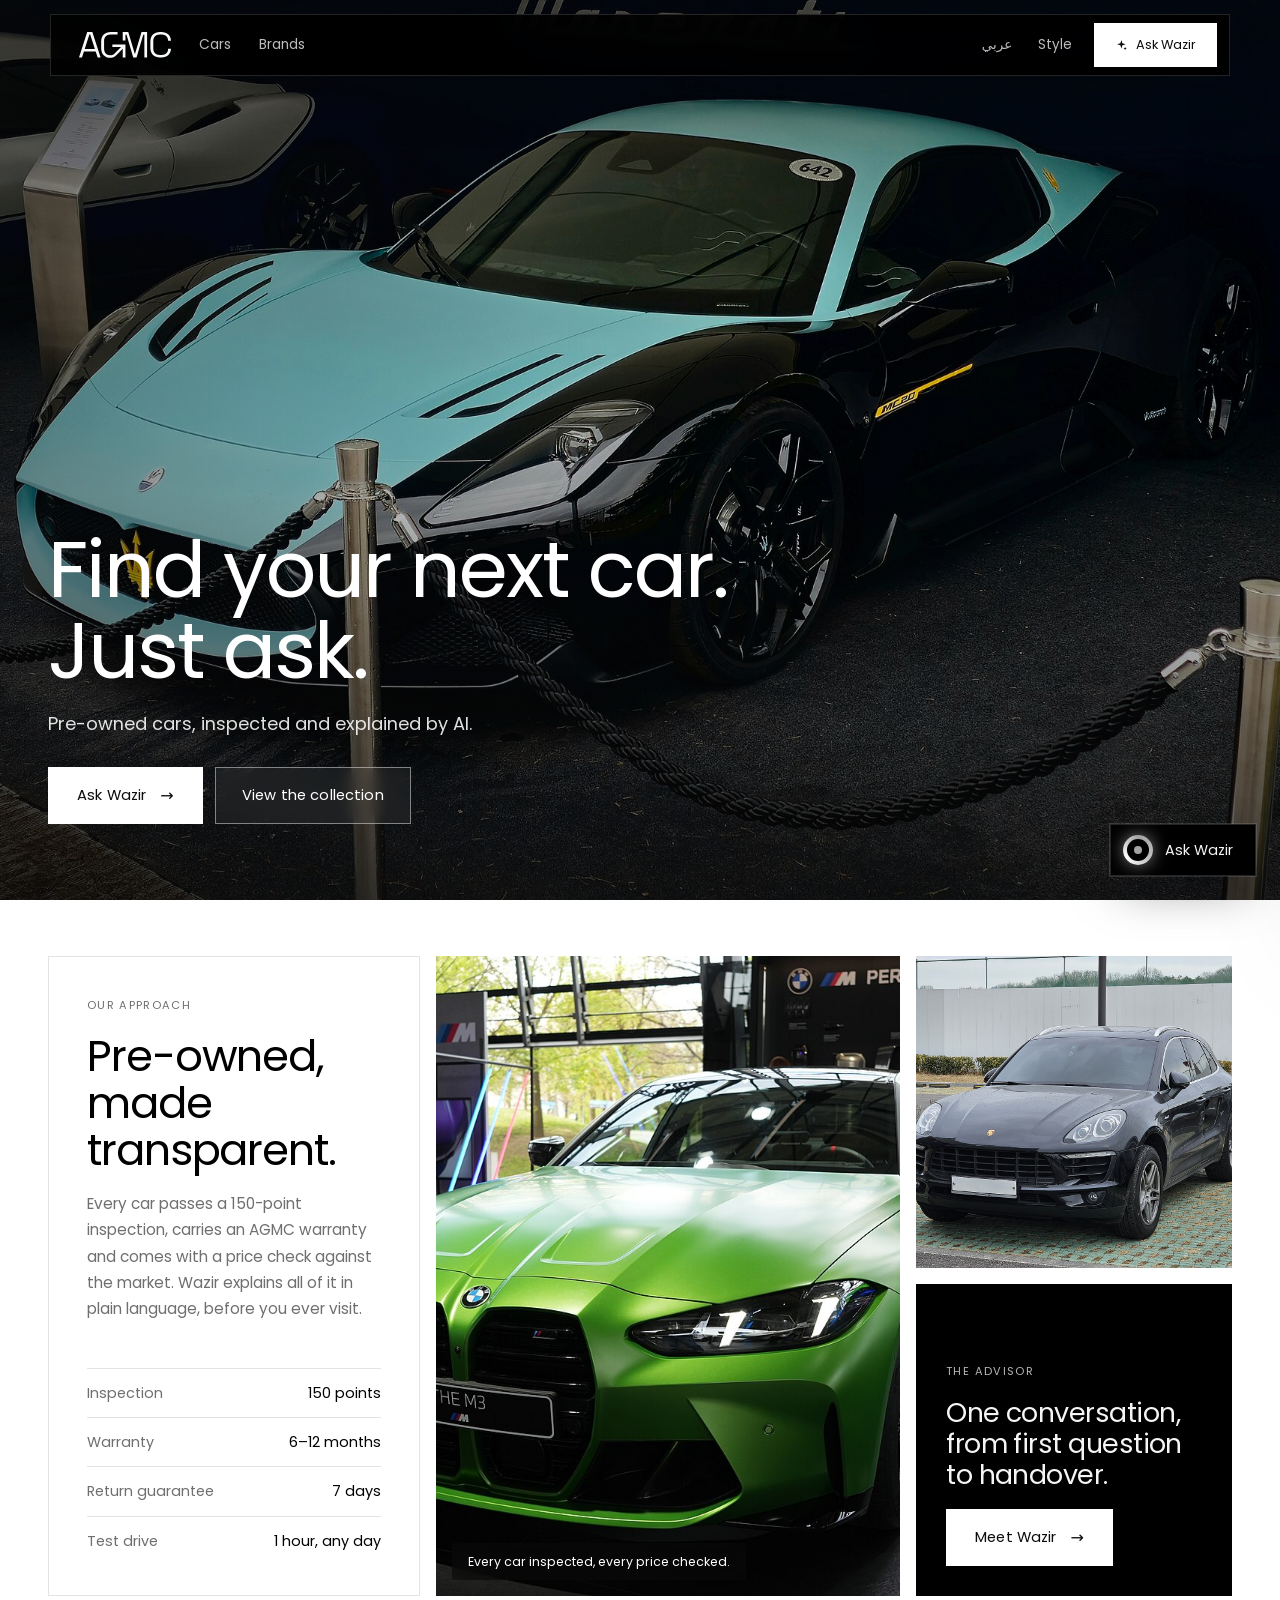
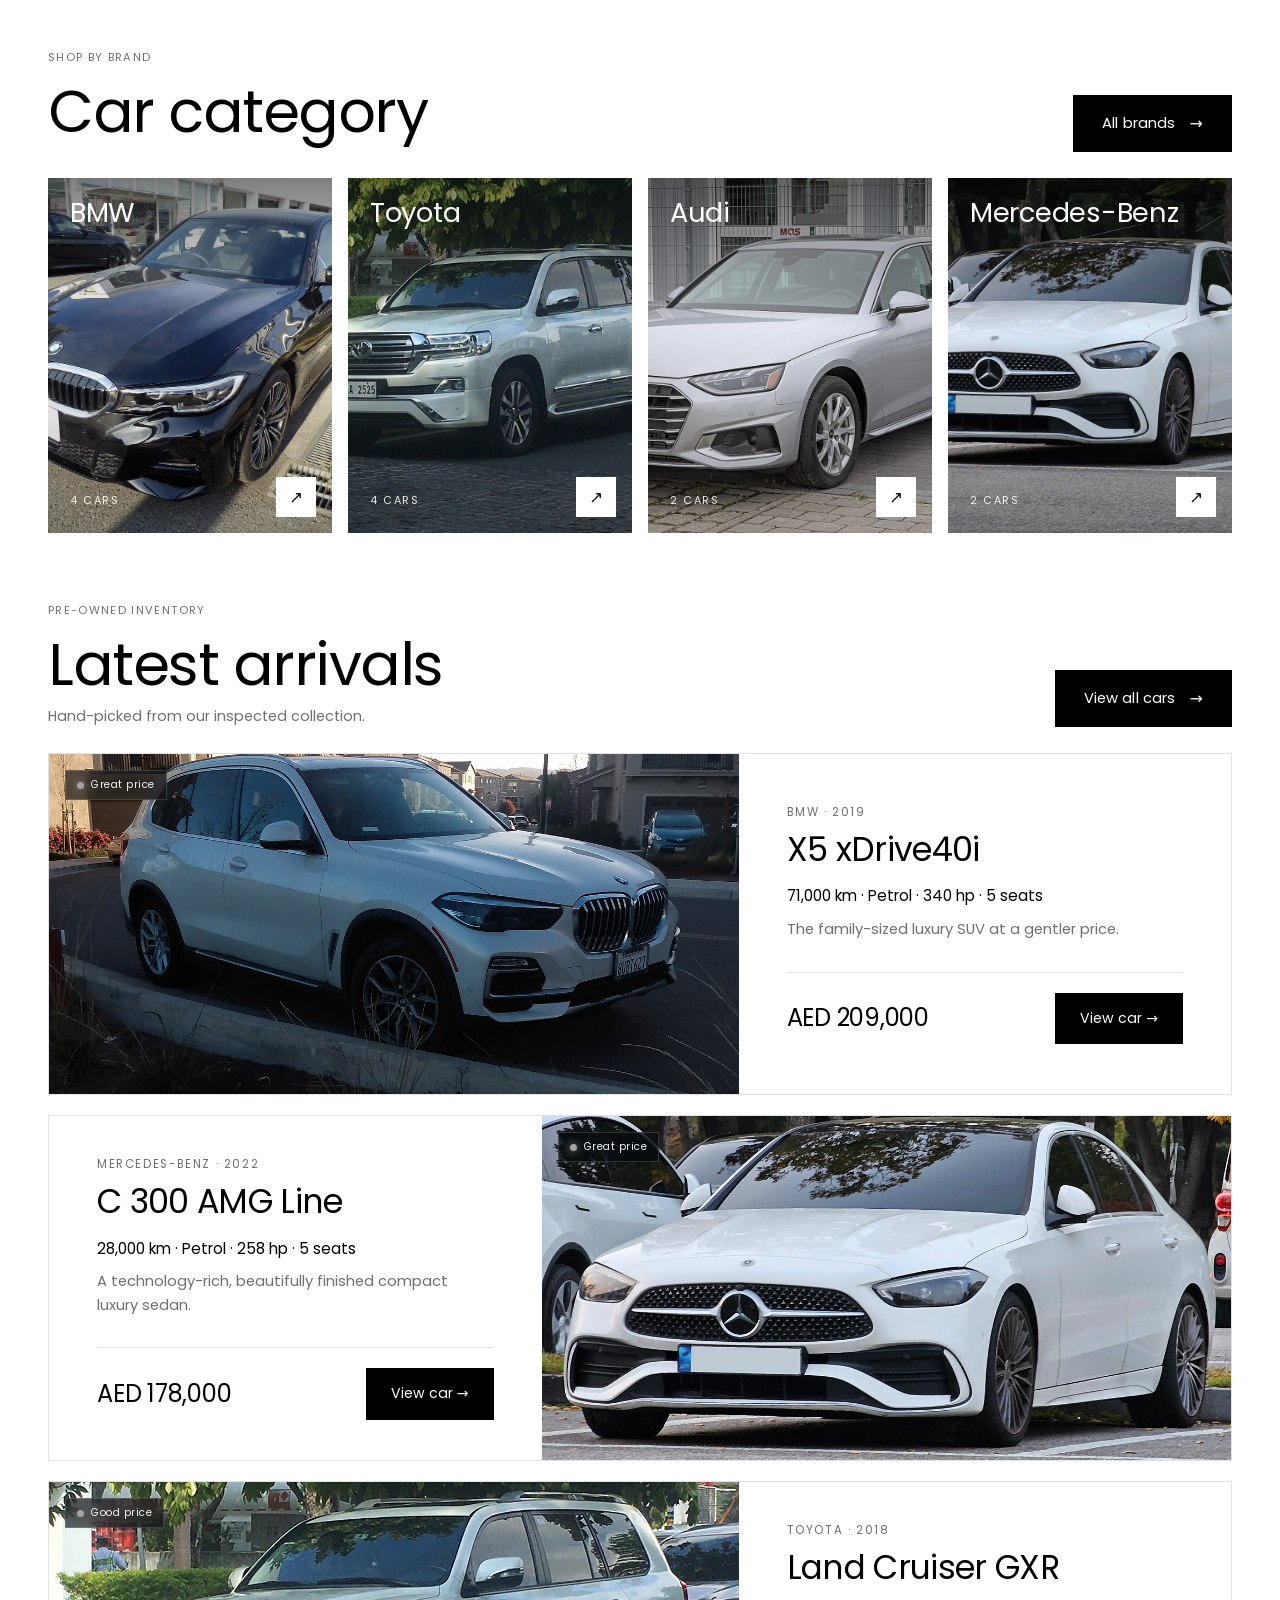
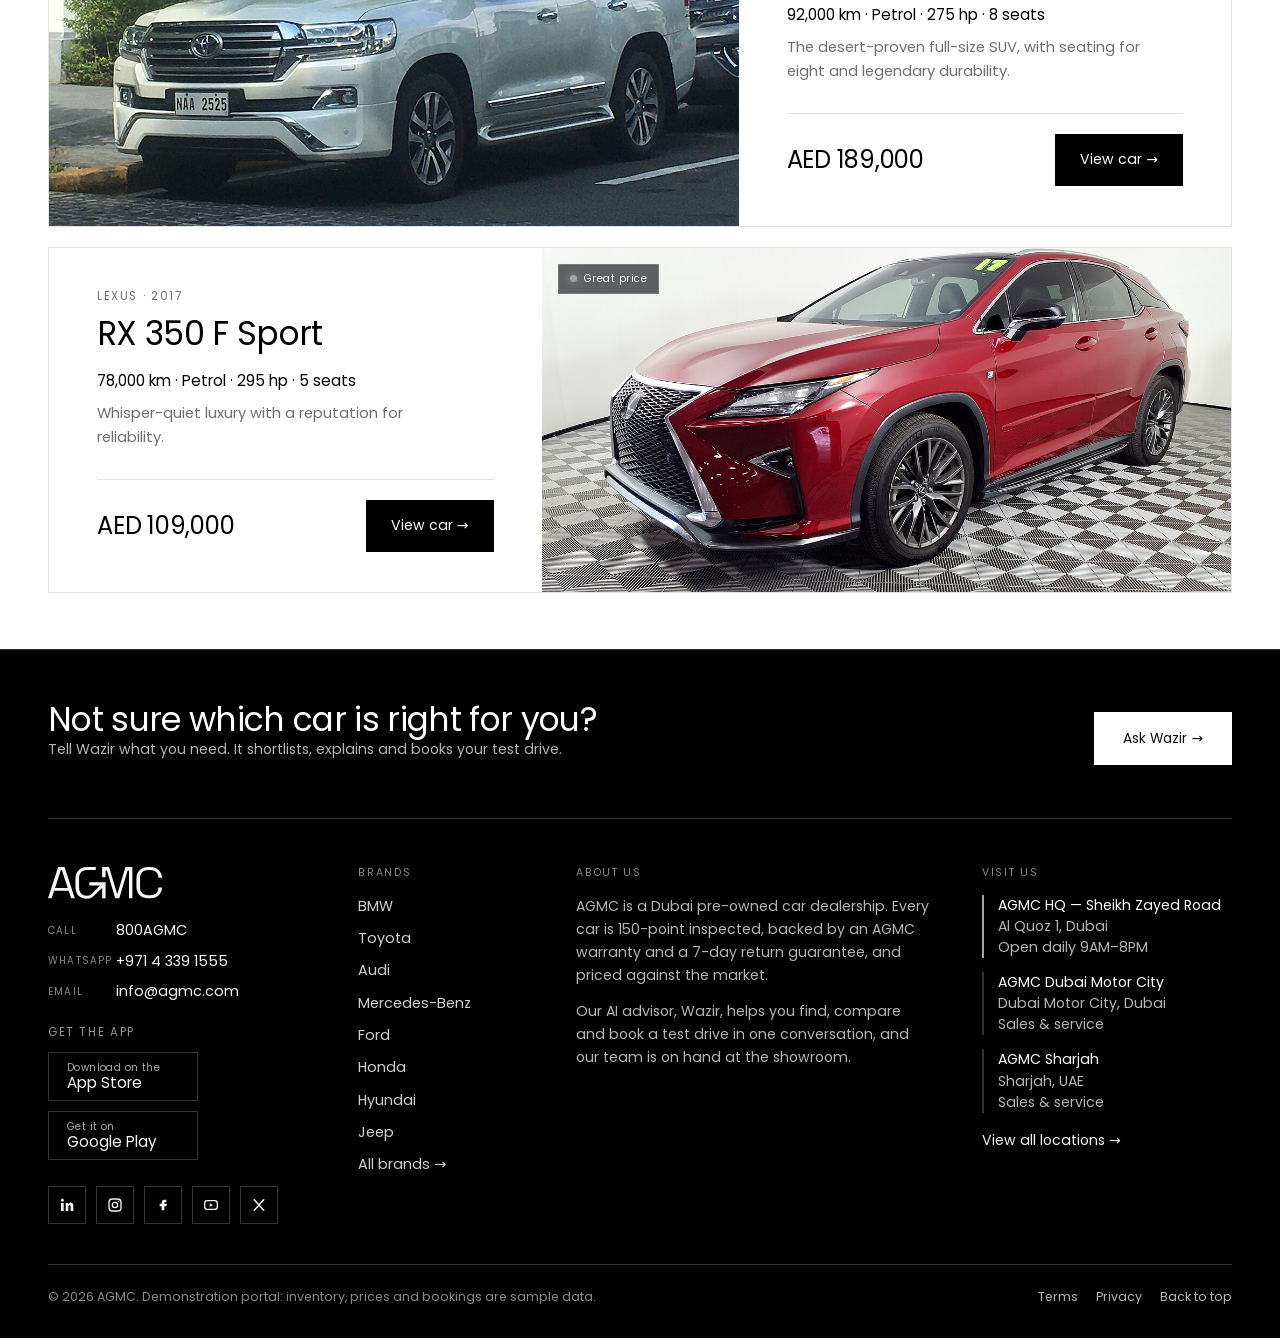
==== commit da64ccbc: "Cars page redesign, Arabic/English, gallery, footer brands + app links, one font style Co-Authored-B" ====
--- a/site/index.html
+++ b/site/index.html
@@ -8,7 +8,7 @@
 <link rel="icon" href="data:image/svg+xml,%3Csvg xmlns=%27http://www.w3.org/2000/svg%27 viewBox=%270 0 32 32%27%3E%3Crect width=%2732%27 height=%2732%27 rx=%278%27 fill=%27%23111111%27/%3E%3Cpath d=%27M16 5l2.2 7.2L25.5 14l-7.3 1.8L16 23l-2.2-7.2L6.5 14l7.3-1.8z%27 fill=%27%23e9e3d6%27/%3E%3C/svg%3E">
 <link rel="preconnect" href="https://fonts.googleapis.com">
 <link rel="preconnect" href="https://fonts.gstatic.com" crossorigin>
-<link href="https://fonts.googleapis.com/css2?family=Cormorant+Garamond:ital,wght@0,500;1,500&family=Fraunces:ital,opsz,wght@0,9..144,300;0,9..144,400;1,9..144,300&family=JetBrains+Mono:wght@400;500&family=Manrope:wght@400;500;600;700;800&display=swap" rel="stylesheet">
+<link href="https://fonts.googleapis.com/css2?family=Cormorant+Garamond:ital,wght@0,500;1,500&family=Fraunces:ital,opsz,wght@0,9..144,300;0,9..144,400;1,9..144,300&family=JetBrains+Mono:wght@400;500&family=Manrope:wght@400;500;600;700;800&family=Poppins:ital,wght@0,300;0,400;0,500;0,600;0,700;1,300;1,400&display=swap" rel="stylesheet">
 <link rel="stylesheet" href="styles.css">
 </head>
 <body data-page="home">
@@ -71,8 +71,11 @@
 </main>
 
 <script src="data.js"></script>
+<script src="i18n-ar.js"></script>
+<script src="i18n.js"></script>
 <script src="core.js"></script>
 <script src="home.js"></script>
+<script src="agent_ar.js"></script>
 <script src="agent.js"></script>
 </body>
 </html>
--- a/site/styles.css
+++ b/site/styles.css
@@ -9,20 +9,20 @@
   --void: color-mix(in srgb, var(--accent) 90%, #000);            /* deep accent used for the footer and AI surfaces */
   --void-2: color-mix(in srgb, var(--accent) 80%, #fff);
   --void-line: color-mix(in srgb, var(--accent) 72%, #fff);
-  --on-void: #f6f1e6; --on-void-2: color-mix(in srgb, var(--sand) 70%, var(--accent)); --on-void-3: color-mix(in srgb, var(--sand) 42%, var(--accent));
+  --on-void: #f5f5f5; --on-void-2: color-mix(in srgb, var(--sand) 70%, var(--accent)); --on-void-3: color-mix(in srgb, var(--sand) 42%, var(--accent));
   --pos: var(--accent);
   --btn-bg: var(--accent); --btn-ink: #fff;
-  --bg: color-mix(in srgb, var(--sand) 34%, #fffdf8); --bg-alt: color-mix(in srgb, var(--sand) 66%, #fffdf8); --surface: color-mix(in srgb, var(--sand) 10%, #fffefb);
+  --bg: color-mix(in srgb, var(--sand) 34%, #ffffff); --bg-alt: color-mix(in srgb, var(--sand) 66%, #ffffff); --surface: color-mix(in srgb, var(--sand) 10%, #ffffff);
   --ink: color-mix(in srgb, var(--accent) 24%, #0c0a07); --muted: color-mix(in srgb, var(--ink) 56%, var(--sand)); --line: color-mix(in srgb, var(--sand) 84%, #000);
   --radius: 14px; --radius-sm: 10px;
-  --shadow: 0 1px 2px rgba(40,28,10,.07), 0 22px 44px -24px rgba(40,28,10,.4);
-  --font: "Inter", system-ui, sans-serif; --mono: "JetBrains Mono", ui-monospace, Consolas, monospace;
+  --shadow: 0 1px 2px rgba(0,0,0,.07), 0 22px 44px -24px rgba(0,0,0,.4);
+  --font: "Inter", system-ui, sans-serif; --mono: var(--font);
   --font-head: "Inter", system-ui, sans-serif; --head-weight: 600; --head-track: -.035em;
 }
 [data-mode="dark"] {
   --pos: var(--ai); --btn-bg: var(--ai); --btn-ink: var(--hi-ink);
   --bg: color-mix(in srgb, var(--accent) 12%, #060606); --bg-alt: color-mix(in srgb, var(--accent) 18%, #080808); --surface: color-mix(in srgb, var(--accent) 26%, #0b0b0c);
-  --ink: #f1ede4; --muted: color-mix(in srgb, var(--sand) 50%, #77777f); --line: color-mix(in srgb, var(--accent) 50%, #1a1a1e);
+  --ink: #f0f0f0; --muted: color-mix(in srgb, var(--sand) 50%, #77777f); --line: color-mix(in srgb, var(--accent) 50%, #1a1a1e);
   --shadow: 0 1px 2px rgba(0,0,0,.5), 0 22px 44px -24px rgba(0,0,0,.95);
 }[data-radius="sharp"] { --radius: 3px; --radius-sm: 2px; }
 [data-radius="round"] { --radius: 24px; --radius-sm: 16px; }
@@ -343,7 +343,7 @@
 /* =====================================================================
    LUXURY REDESIGN — cinematic hero, glass nav, editorial sections
    ===================================================================== */
-:root { --font: "Manrope", system-ui, sans-serif; --font-display: "Fraunces", "Cormorant Garamond", Georgia, serif; --font-head: var(--font-display); --head-weight: 300; --head-track: -.025em; }
+:root { --font: "Poppins", system-ui, sans-serif; --font-display: "Fraunces", "Cormorant Garamond", Georgia, serif; --font-head: var(--font-display); --head-weight: 300; --head-track: -.025em; }
 [data-font="modern"] { --font-head: var(--font); --head-weight: 600; --head-track: -.035em; }
 [data-font="editorial"] { --font-head: "Cormorant Garamond", Georgia, serif; --head-weight: 500; --head-track: -.01em; }
 h3, h4 { font-family: var(--font); font-weight: 600; letter-spacing: -.02em; }
@@ -380,10 +380,10 @@
 .lux-search { width: min(1000px, 100%); background: rgba(250,248,243,.97); color: #111; border-radius: 24px; padding: 14px 16px 16px; box-shadow: 0 34px 90px -30px rgba(0,0,0,.75); }
 .ls-tabs { display: flex; gap: 6px; margin-bottom: 12px; } .ls-tabs button { border: 0; background: transparent; padding: 8px 15px; border-radius: 99px; font: 600 .8rem var(--font); color: #77715f; cursor: pointer; transition: .2s; } .ls-tabs button:hover { color: #111; } .ls-tabs button.on { background: #111; color: #fff; }
 .ls-ask, .ls-filter { display: none; margin: 0; }
-.ls-ask.on { display: flex; align-items: center; gap: 12px; border: 1px solid #ddd6c6; background: #fff; border-radius: 16px; padding: 6px 6px 6px 18px; }
-.ls-ask .spark-ico { color: #111; font-size: 1.15rem; flex: none; } .ls-ask input { flex: 1; min-width: 0; border: 0; outline: 0; background: none; color: #111; font: 500 1rem var(--font); padding: 13px 0; } .ls-ask input::placeholder { color: #928c78; }
-.ls-filter.on { display: grid; grid-template-columns: repeat(4, 1fr) auto; border: 1px solid #ddd6c6; border-radius: 16px; background: #fff; overflow: hidden; }
-.ls-filter label { display: grid; gap: 3px; padding: 11px 20px; border-right: 1px solid #ebe5d7; font-size: .64rem; font-weight: 700; letter-spacing: .1em; text-transform: uppercase; color: #928c78; }
+.ls-ask.on { display: flex; align-items: center; gap: 12px; border: 1px solid #dcdcdc; background: #fff; border-radius: 16px; padding: 6px 6px 6px 18px; }
+.ls-ask .spark-ico { color: #111; font-size: 1.15rem; flex: none; } .ls-ask input { flex: 1; min-width: 0; border: 0; outline: 0; background: none; color: #111; font: 500 1rem var(--font); padding: 13px 0; } .ls-ask input::placeholder { color: #8a8a8a; }
+.ls-filter.on { display: grid; grid-template-columns: repeat(4, 1fr) auto; border: 1px solid #dcdcdc; border-radius: 16px; background: #fff; overflow: hidden; }
+.ls-filter label { display: grid; gap: 3px; padding: 11px 20px; border-right: 1px solid #ececec; font-size: .64rem; font-weight: 700; letter-spacing: .1em; text-transform: uppercase; color: #8a8a8a; }
 .ls-filter select { border: 0; outline: 0; background: transparent; font: 600 .96rem var(--font); letter-spacing: 0; text-transform: none; color: #111; padding: 2px 0; cursor: pointer; min-width: 0; } .ls-filter select option { color: #111; background: #fff; }
 .ls-go { border: 0; background: #111; color: #fff; font: 700 .92rem var(--font); padding: 0 30px; cursor: pointer; transition: .2s; } .ls-go:hover { background: #2b2b2b; }
 .ls-ask .ls-go { padding: 14px 26px; border-radius: 12px; } .ls-filter .ls-go { padding: 0 38px; }
@@ -422,7 +422,7 @@
 .foot-cta .btn.solid { background: #fff; color: #0d0d0d; border-radius: 99px; }
 
 @media (max-width: 1000px) {
-  .lux-row { grid-template-columns: 1fr; } .lux-side { display: none; } .ls-filter.on { grid-template-columns: 1fr 1fr; } .ls-filter label { border-bottom: 1px solid #ebe5d7; } .ls-filter .ls-go { grid-column: 1 / -1; padding: 16px; }
+  .lux-row { grid-template-columns: 1fr; } .lux-side { display: none; } .ls-filter.on { grid-template-columns: 1fr 1fr; } .ls-filter label { border-bottom: 1px solid #ececec; } .ls-filter .ls-go { grid-column: 1 / -1; padding: 16px; }
   .mosaic { grid-template-columns: 1fr 1fr; grid-template-rows: auto; min-height: 0; } .m-text { grid-column: 1 / -1; grid-row: auto; } .m-photo.big { grid-row: auto; min-height: 320px; } .m-photo.small { min-height: 320px; } .m-dark { grid-column: 1 / -1; }
   .how-steps { grid-template-columns: 1fr 1fr; } .how-steps > div:nth-child(3) { padding-left: 0; border-left: 0; }
 }
@@ -531,16 +531,16 @@
 
 /* cars page */
 body[data-page="cars"] .topbar .bar { background: rgba(14,14,14,.94); }
-.cars-page { padding-top: 124px; } .coll-head .cars-h1 { font-family: var(--display, "Fraunces", serif); font-weight: 300; font-size: clamp(2.3rem, 4.6vw, 3.8rem); margin: 0 0 8px; letter-spacing: -.02em; line-height: 1.05; }
+.cars-page { padding-top: 124px; } .coll-head .cars-h1 { font-family: var(--font-display); font-weight: 300; font-size: clamp(2.3rem, 4.6vw, 3.8rem); margin: 0 0 8px; letter-spacing: -.02em; line-height: 1.05; }
 .car-mosaic { grid-template-columns: minmax(340px, 5fr) 7fr; grid-template-rows: auto; min-height: 640px; }
 .car-mosaic .m-photo.big { grid-row: auto; min-height: 560px; }
 @media (max-width: 1000px) { .car-mosaic { grid-template-columns: 1fr; min-height: 0; } .car-mosaic .m-photo.big { min-height: 340px; } }
 .cars-page .wrap { max-width: 1236px; }
 .cars-layout { display: grid; grid-template-columns: 250px 1fr; gap: 36px; align-items: start; }
-.cars-side { position: sticky; top: 104px; max-height: calc(100vh - 124px); overflow-y: auto; background: var(--card, #fbf9f4); border: 1px solid var(--line); border-radius: 22px; padding: 6px 20px 14px; scrollbar-width: thin; }
+.cars-side { position: sticky; top: 104px; max-height: calc(100vh - 124px); overflow-y: auto; background: var(--card, #fafafa); border: 1px solid var(--line); border-radius: 22px; padding: 6px 20px 14px; scrollbar-width: thin; }
 .cs-head { display: flex; justify-content: space-between; align-items: center; padding: 16px 0 6px; font-size: .95rem; }
 .sg { padding: 14px 0; border-top: 1px solid var(--line); } .cs-head + div .sg:first-child { border-top: 1px solid var(--line); }
-.sg h4 { margin: 0 0 8px; font: 500 .68rem/1 "JetBrains Mono", monospace; letter-spacing: .14em; text-transform: uppercase; color: var(--muted); }
+.sg h4 { margin: 0 0 8px; font: 500 .68rem/1 var(--font); letter-spacing: .14em; text-transform: uppercase; color: var(--muted); }
 .sg button { display: flex; justify-content: space-between; align-items: center; width: 100%; text-align: left; background: none; border: 0; padding: 7px 10px; margin: 0 -10px; border-radius: 10px; font: inherit; font-size: .88rem; color: var(--ink); cursor: pointer; width: calc(100% + 20px); }
 .sg button:hover { background: rgba(0,0,0,.05); } .sg button.on { background: var(--accent, #111); color: #fff; } .sg button small { opacity: .55; font-size: .75rem; }
 .cars-page .grid { gap: 16px; }
@@ -551,7 +551,7 @@
 /* cars sidebar: elegant dropdowns */
 .cars-side { overflow: visible; max-height: none; padding: 8px 20px 20px; }
 .sg { position: relative; padding: 14px 0 0; border-top: 0 !important; }
-.sg-l { display: block; margin: 0 0 7px 2px; font: 500 .66rem/1 "JetBrains Mono", monospace; letter-spacing: .14em; text-transform: uppercase; color: var(--muted); }
+.sg-l { display: block; margin: 0 0 7px 2px; font: 500 .66rem/1 var(--font); letter-spacing: .14em; text-transform: uppercase; color: var(--muted); }
 .sg .sg-btn { display: flex; justify-content: space-between; align-items: center; width: 100%; margin: 0; padding: 13px 16px; border: 1px solid var(--line); border-radius: 999px; background: rgba(255,255,255,.55); font: inherit; font-size: .88rem; color: var(--ink); cursor: pointer; transition: border-color .2s, background .2s; }
 .sg .sg-btn:hover, .sg .sg-btn[aria-expanded="true"] { border-color: var(--ink); background: #fff; } .sg .sg-btn.set { border-color: var(--ink); }
 .sg .sg-btn i { font-style: normal; opacity: .55; transition: transform .2s; } .sg .sg-btn[aria-expanded="true"] i { transform: rotate(180deg); }
@@ -636,8 +636,8 @@
 /* hero browse filters: one soft pill, no grid cells */
 .ls-filter.on { border: 0; border-radius: 999px; background: #fff; overflow: visible; padding: 7px 7px 7px 14px; align-items: center; box-shadow: 0 10px 30px -14px rgba(0,0,0,.25); }
 .ls-filter label { position: relative; border: 0 !important; padding: 8px 22px; border-radius: 999px; transition: background .2s; cursor: pointer; }
-.ls-filter label:hover { background: #f4f0e6; }
-.ls-filter label + label::before { content: ""; position: absolute; left: 0; top: 22%; bottom: 22%; width: 1px; background: #e4ddcd; }
+.ls-filter label:hover { background: #f2f2f2; }
+.ls-filter label + label::before { content: ""; position: absolute; left: 0; top: 22%; bottom: 22%; width: 1px; background: #e2e2e2; }
 .ls-filter label:hover::before, .ls-filter label:hover + label::before { opacity: 0; }
 .ls-filter .ls-go, .ls-filter .ls-go:hover { border-radius: 999px; padding: 17px 40px; margin-left: 8px; }
 @media (max-width: 1000px) { .ls-filter.on { border-radius: 24px; padding: 8px; } .ls-filter label + label::before { display: none; } .ls-filter .ls-go { margin: 6px 0 0; } }
@@ -652,7 +652,7 @@
 .btile::after { content: ""; position: absolute; inset: 0; background: linear-gradient(180deg, rgba(0,0,0,.5), transparent 42%, rgba(0,0,0,.28)); }
 .btile:hover img { transform: scale(1.05); }
 .bt-name { position: absolute; z-index: 1; top: 20px; left: 22px; right: 22px; font: 300 1.7rem/1.1 var(--font-display); letter-spacing: -.01em; }
-.bt-n { position: absolute; z-index: 1; top: auto; bottom: 26px; left: 22px; font: 500 .68rem/1 "JetBrains Mono", monospace; letter-spacing: .14em; text-transform: uppercase; opacity: .9; }
+.bt-n { position: absolute; z-index: 1; top: auto; bottom: 26px; left: 22px; font: 500 .68rem/1 var(--font); letter-spacing: .14em; text-transform: uppercase; opacity: .9; }
 .bt-go { position: absolute; z-index: 1; right: 16px; bottom: 16px; width: 40px; height: 40px; display: grid; place-items: center; background: #fff; color: #111; font-size: 1.05rem; transition: background .25s, color .25s; }
 .btile:hover .bt-go { background: #111; color: #fff; }
 @media (max-width: 1000px) { .brand-tiles { grid-template-columns: 1fr 1fr; } }
@@ -660,9 +660,9 @@
 /* all-brands page */
 .brands-page { padding-top: 124px; } .brands-page .wrap { max-width: 1236px; }
 .brand-tiles.all { margin-top: 8px; }
-.sourcing { display: flex; justify-content: space-between; align-items: center; gap: 32px; margin-top: 72px; padding: 44px 48px; background: #111; color: #f4f0e6; }
+.sourcing { display: flex; justify-content: space-between; align-items: center; gap: 32px; margin-top: 72px; padding: 44px 48px; background: #111; color: #f2f2f2; }
 .sourcing h3 { font: 300 clamp(1.6rem, 3vw, 2.3rem)/1.1 var(--font-display); margin: 10px 0; letter-spacing: -.01em; } .sourcing .muted { color: rgba(244,240,230,.65); margin: 0; max-width: 520px; } .sourcing .kicker { color: rgba(244,240,230,.6); }
-.sourcing .pillbtn.dark { background: #f4f0e6; color: #111; flex: none; } .sourcing .pillbtn.dark b { background: #111; color: #f4f0e6; }
+.sourcing .pillbtn.dark { background: #f2f2f2; color: #111; flex: none; } .sourcing .pillbtn.dark b { background: #111; color: #f2f2f2; }
 @media (max-width: 760px) { .sourcing { flex-direction: column; align-items: flex-start; padding: 32px 24px; } }
 .sourcing { background: none; color: var(--ink); padding: 40px 0; margin-top: 56px; margin-bottom: 24px; border-top: 1px solid var(--line); border-bottom: 1px solid var(--line); }
 .sourcing .muted { color: var(--muted); } .sourcing .kicker { color: var(--muted); }
@@ -677,3 +677,261 @@
 .pillbtn { padding: 15px 28px; gap: 14px; letter-spacing: .01em; }
 .pillbtn b, .pillbtn.dark b, .sourcing .pillbtn.dark b { width: auto; height: auto; background: none !important; color: inherit !important; font-size: 1rem; font-weight: 400; display: inline-block; transition: transform .25s; }
 .pillbtn:hover b { transform: translateX(4px); }
+
+/* Black & White palette: pure neutrals */
+[data-pal="mono"] { --bg: #fff; --bg-alt: #f3f3f3; --surface: #fff; --ink: #000; --muted: #6f6f6f; --line: #e3e3e3; --on-void: #f5f5f5; --on-void-2: #b5b5b5; --on-void-3: #8a8a8a; --void: #000; --void-2: #1a1a1a; --void-line: #333; --btn-bg: #000; }
+[data-pal="mono"] .topbar .bar, [data-pal="mono"] body[data-page] .topbar .bar { background: rgba(0,0,0,.9); }
+[data-pal="mono"] .cars-page .car, [data-pal="mono"] .cars-bar-in { background: #fff; }
+
+/* ===== car page: gallery, tools, ask row, accordion, sticky bar ===== */
+.cp-head { display: flex; justify-content: space-between; align-items: center; gap: 12px; margin-bottom: 6px; } .cp-head .kicker { margin: 0; }
+.cp-tools { display: flex; gap: 6px; }
+.tool { display: inline-flex; align-items: center; gap: 6px; border: 1px solid var(--line); background: transparent; color: var(--ink); font: 600 .74rem var(--font); padding: 7px 11px; cursor: pointer; transition: background .2s, color .2s, border-color .2s; }
+.tool:hover { border-color: var(--ink); } .tool[aria-pressed="true"] { background: var(--ink); color: var(--bg); border-color: var(--ink); } .tool .ic { font-size: .95rem; line-height: 1; }
+.gal-main { position: absolute; inset: 0; width: 100%; height: 100%; padding: 0; border: 0; background: none; cursor: zoom-in; display: block; }
+.gal-main img { width: 100%; height: 100%; object-fit: cover; display: block; }
+.gal figcaption { top: 16px; bottom: auto; z-index: 2; }
+.gal-count { position: absolute; z-index: 2; top: 16px; right: 16px; padding: 9px 13px; background: rgba(12,12,12,.55); backdrop-filter: blur(12px); color: #fff; font: 500 .72rem var(--mono); letter-spacing: .08em; }
+.gal-thumbs { position: absolute; z-index: 2; left: 0; right: 0; bottom: 0; display: flex; gap: 6px; padding: 28px 12px 12px; background: linear-gradient(transparent, rgba(0,0,0,.6)); overflow-x: auto; scrollbar-width: none; }
+.gal-thumbs[hidden], .gal-count[hidden] { display: none; }
+.gal-thumbs button { flex: 0 0 84px; height: 58px; padding: 0; border: 2px solid transparent; background: #222; opacity: .7; cursor: pointer; transition: opacity .2s, border-color .2s; overflow: hidden; }
+.gal-thumbs button:hover { opacity: 1; } .gal-thumbs button.on { border-color: #fff; opacity: 1; }
+.gal-thumbs img { width: 100%; height: 100%; object-fit: cover; display: block; transition: none; } .m-photo:hover .gal-thumbs img { transform: none; }
+.lightbox { position: fixed; inset: 0; z-index: 200; background: rgba(0,0,0,.94); display: grid; place-items: center; padding: 56px 72px; }
+.lightbox[hidden] { display: none; } .lightbox > img { max-width: 100%; max-height: 100%; object-fit: contain; display: block; }
+.lb-x, .lb-nav { position: absolute; background: rgba(255,255,255,.1); border: 1px solid rgba(255,255,255,.25); color: #fff; width: 46px; height: 46px; font-size: 1.1rem; cursor: pointer; transition: background .2s; } .lb-x:hover, .lb-nav:hover { background: rgba(255,255,255,.22); }
+.lb-x { top: 16px; right: 16px; } .lb-nav { top: 50%; transform: translateY(-50%); } .lb-nav.prev { left: 16px; } .lb-nav.next { right: 16px; } .lightbox.single .lb-nav { display: none; }
+.lb-cap { position: absolute; left: 0; right: 0; bottom: 16px; text-align: center; color: rgba(255,255,255,.75); font: 500 .74rem var(--mono); letter-spacing: .1em; }
+body.noscroll { overflow: hidden; }
+.ask-row { margin: 28px 0 8px; } .ask-row .kicker { display: block; margin-bottom: 12px; } .ask-row .ask { display: flex; flex-wrap: wrap; gap: 8px; }
+.acc-list { border-top: 1px solid var(--line); }
+.acc { border-bottom: 1px solid var(--line); } .acc:last-child { border-bottom: 0; }
+.acc summary { display: flex; justify-content: space-between; align-items: center; padding: 20px 32px; cursor: pointer; list-style: none; font: 500 .74rem var(--mono); letter-spacing: .14em; text-transform: uppercase; color: var(--ink); }
+.acc summary::-webkit-details-marker { display: none; }
+.acc summary::after { content: "+"; font: 300 1.5rem/1 var(--font); letter-spacing: 0; color: var(--muted); transition: transform .25s; } .acc[open] summary::after { content: "–"; }
+.acc summary:hover { background: color-mix(in srgb, var(--ink) 3%, transparent); }
+.acc dl { display: grid; grid-template-columns: minmax(130px, auto) 1fr minmax(130px, auto) 1fr; column-gap: 40px; margin: 0; padding: 0 32px 22px; }
+.acc dt, .acc dd { padding: 10px 0; border-top: 1px solid var(--line); font-size: .92rem; } .acc dt { color: var(--muted); } .acc dd { margin: 0; font-weight: 500; }
+.acc .feat { padding: 4px 32px 26px; }
+.stickybar { position: fixed; left: 0; right: 0; bottom: 0; z-index: 50; background: #000; color: #fff; transform: translateY(105%); transition: transform .35s cubic-bezier(.2,.8,.2,1); }
+.stickybar.on { transform: none; }
+.sb-in { max-width: 1236px; margin: 0 auto; padding: 12px 28px; display: flex; align-items: center; justify-content: space-between; gap: 20px; }
+.sb-car { display: flex; flex-direction: column; min-width: 0; } .sb-car b { font-weight: 600; font-size: .95rem; white-space: nowrap; overflow: hidden; text-overflow: ellipsis; } .sb-car span { font: 300 1.3rem/1.2 var(--font-display); }
+.sb-act { display: flex; gap: 10px; align-items: center; margin-right: 150px; } .stickybar .pillbtn { padding: 12px 22px; }
+body.sbar-on .wz-fab { bottom: 84px; }
+@media (max-width: 1000px) { .acc dl { grid-template-columns: minmax(110px, auto) 1fr; } .lightbox { padding: 56px 12px; } .sb-act { margin-right: 0; } }
+@media (max-width: 640px) { .sb-car span { font-size: 1.05rem; } .sb-act .ghost { display: none; } .acc summary, .acc dl, .acc .feat { padding-left: 20px; padding-right: 20px; } }
+.car-mosaic { align-items: stretch; } .car-mosaic .m-photo.big { align-self: stretch; height: auto; }
+@media (min-width: 1001px) { .car-mosaic { grid-template-rows: 1fr; } .car-mosaic .m-text, .car-mosaic .m-photo.big { grid-row: 1; } }
+
+/* ===== round 3: footer about, compact cards, cars page, photo-first car page ===== */
+.foot-grid { grid-template-columns: 1.2fr 1.7fr 1.3fr; }
+.foot-grid .about p { margin: 0 0 12px; max-width: 52ch; line-height: 1.65; }
+@media (max-width: 1000px) { .foot-grid { grid-template-columns: 1fr 1fr; } .foot-grid .about { grid-column: 1 / -1; order: 3; } }
+@media (max-width: 640px) { .foot-grid { grid-template-columns: 1fr; } }
+.car-mosaic { grid-template-columns: 7fr minmax(340px, 5fr); }
+@media (max-width: 1000px) { .car-mosaic { grid-template-columns: 1fr; } }
+/* every car card: shorter, price only */
+.car .car-top { padding-bottom: 4px; } .car .car-foot { padding-top: 6px; }
+/* cars page: compact, two columns, full width */
+.cars-page { padding-top: 100px; }
+.cars-page .coll-head { margin-bottom: 8px; align-items: center; } .cars-page .coll-head p { display: inline; margin: 0 0 0 12px; }
+.coll-head .cars-h1 { font-size: clamp(1.9rem, 3vw, 2.5rem); display: inline-block; margin: 6px 0 0; } .cars-page .coll-head .kicker { display: block; }
+.cars-page .searchpill { max-width: 320px; }
+.cars-page .grid, .cars-page .empty, .cars-page .ai-banner { max-width: none; margin: 0; }
+.cars-page .grid { grid-template-columns: 1fr 1fr !important; gap: 0 40px; }
+.cars-page .car { grid-template-columns: 200px 1fr; grid-template-rows: 1fr auto; padding: 14px 0; min-height: 0; }
+.cars-page .car .car-img { height: 128px; min-height: 0; }
+.cars-page .car .car-top { padding: 4px 0 0 18px; } .cars-page .car .car-top h3 { font-size: 1.2rem; }
+.cars-page .car .car-foot { padding: 0 0 4px 18px; }
+.cars-page .car .car-foot .price { font-size: 1.05rem; }
+@media (max-width: 1100px) { .cars-page .grid { grid-template-columns: 1fr !important; } }
+@media (max-width: 560px) { .cars-page .car { grid-template-columns: 130px 1fr; } .cars-page .car .car-img { height: 100px; } }
+
+/* ===== Arabic / RTL ===== */
+[lang="ar"] { --font: "IBM Plex Sans Arabic", "Poppins", system-ui, sans-serif; --font-display: "Amiri", "Fraunces", Georgia, serif; --font-head: var(--font-display); --head-weight: 400; --head-track: 0; --mono: "IBM Plex Sans Arabic", var(--font); }
+[dir="rtl"] *, [dir="rtl"] *::before, [dir="rtl"] *::after { letter-spacing: 0 !important; }
+[dir="rtl"] em, [dir="rtl"] i { font-style: normal; }
+[dir="rtl"] .kicker, [dir="rtl"] .bt-n, [dir="rtl"] .make, [dir="rtl"] .sg-l, [dir="rtl"] .acc summary, [dir="rtl"] .gal-count { text-transform: none; }
+[dir="rtl"] .lux-h1, [dir="rtl"] .cp-title, [dir="rtl"] .cars-h1, [dir="rtl"] h1, [dir="rtl"] h2, [dir="rtl"] h3 { line-height: 1.25; }
+[dir="rtl"] .lux-h1 { font-size: clamp(2.6rem, 5.6vw, 4.8rem); }
+[dir="rtl"] .lux-shade { background: linear-gradient(180deg, rgba(8,8,8,.42) 0%, rgba(8,8,8,.04) 30%, rgba(8,8,8,.1) 55%, rgba(8,8,8,.72) 100%), linear-gradient(270deg, rgba(8,8,8,.4), transparent 55%); }
+/* absolutely positioned bits that were anchored left/right */
+[dir="rtl"] .bt-name { left: 22px; right: 22px; text-align: right; } [dir="rtl"] .bt-n { left: auto; right: 22px; } [dir="rtl"] .bt-go { right: auto; left: 16px; }
+[dir="rtl"] .m-photo figcaption { left: auto; right: 16px; } [dir="rtl"] .gal figcaption { right: 16px; } [dir="rtl"] .gal-count { right: auto; left: 16px; }
+[dir="rtl"] .car .chip { left: auto; right: 12px; } [dir="rtl"] .car-img .chip.deal { right: 12px; left: auto; }
+[dir="rtl"] .lb-x { right: auto; left: 16px; } [dir="rtl"] .lb-nav.prev { left: auto; right: 16px; } [dir="rtl"] .lb-nav.next { right: auto; left: 16px; }
+[dir="rtl"] .sb-act { margin-right: 0; margin-left: 150px; }
+[dir="rtl"] .cars-page .car .car-top, [dir="rtl"] .cars-page .car .car-foot { padding-left: 0; padding-right: 18px; }
+[dir="rtl"] .pillbtn:hover b { transform: translateX(-4px); }
+[dir="rtl"] .cars-bar .sg .sg-btn, [dir="rtl"] .cars-bar .sg .sg-btn:not(.set) { padding: 16px 0 16px 28px; }
+[dir="rtl"] .cars-bar .sg:last-child { margin-left: 0; margin-right: auto; } [dir="rtl"] .cars-bar .sg:last-child .menu { right: auto; left: 0; }
+[dir="rtl"] .acc dd { text-align: right; }
+[dir="rtl"] .searchpill input { text-align: right; }
+.tbtn#btnLang { font-weight: 700; }
+[dir="rtl"] .cp-title { direction: ltr; text-align: right; unicode-bidi: plaintext; }
+[dir="rtl"] .contact a { direction: ltr; unicode-bidi: isolate; text-align: right; }
+[dir="rtl"] .wz-compose input { text-align: right; }
+
+/* body font: Poppins (simple geometric sans) */
+:root { --font: "Poppins", system-ui, sans-serif; --mono: var(--font); }
+html:not([lang="ar"]) body { font-family: var(--font); }
+.lux-h1, .pillbtn, .tool { font-family: var(--font); }
+html[lang="ar"] { --font: "IBM Plex Sans Arabic", "Poppins", system-ui, sans-serif; --mono: var(--font); }
+
+/* ===== cars page v4: title + filters on one row, only the filters stick, one car per row ===== */
+.cars-grid { display: grid; grid-template-columns: auto 1fr; column-gap: 48px; align-items: start; }
+.cars-title { grid-column: 1; grid-row: 1; padding-top: 6px; }
+.cars-title .kicker { display: block; } .cars-title .cars-h1 { margin: 6px 0 0; } .cars-title p { margin: 4px 0 0; display: block !important; }
+.cars-bar { grid-column: 2; grid-row: 1 / span 2; position: sticky; top: 84px; align-self: start; margin: 28px 0 0; padding: 0; min-width: 0; }
+.cars-grid .cars-bar-in { gap: 18px; }
+.cars-grid .cars-bar #ddRow { flex: 1; min-width: 0; }
+.cars-grid .searchpill { flex: 0 0 200px; margin: 0; padding: 8px 14px; }
+.cars-list { grid-column: 1 / -1; grid-row: 2; margin-top: 8px; }
+.cars-page .grid, .cars-page .grid[id] { grid-template-columns: 1fr !important; gap: 0; max-width: none; }
+.cars-page .car { grid-template-columns: 220px 1fr; padding: 16px 0; }
+.cars-page .car .car-img { height: 138px; }
+.cars-page .car .car-top { padding: 6px 0 0 24px; } .cars-page .car .car-foot { padding: 0 0 6px 24px; }
+@media (max-width: 1100px) {
+  .cars-grid { grid-template-columns: 1fr; }
+  .cars-title, .cars-bar, .cars-list { grid-column: 1; }
+  .cars-bar { grid-row: 2 / span 2; margin-top: 12px; } .cars-list { grid-row: 3; }
+}
+[dir="rtl"] .cars-page .car .car-top, [dir="rtl"] .cars-page .car .car-foot { padding-left: 0; padding-right: 24px; }
+.cars-grid .cars-bar.stuck::before { left: -100vw; right: -100vw; width: auto; top: -90px; }
+
+/* fixes: cars heading, brands header, price alignment */
+.cars-title .cars-h1 { font-family: var(--font-display); font-weight: 300; font-size: clamp(1.8rem, 2.4vw, 2.2rem); letter-spacing: -.02em; line-height: 1.1; margin: 6px 0 0; }
+.cars-title .muted, .cars-title p { font-size: .85rem; }
+.cars-page .car .car-foot { margin: 0; }
+.cars-grid .searchpill { margin-left: 8px; }
+.brands-page .coll-head .kicker { display: block; }
+.brands-page .coll-head .cars-h1 { display: block; font-family: var(--font-display); font-weight: 300; font-size: clamp(1.9rem, 3vw, 2.5rem); margin: 6px 0 0; letter-spacing: -.02em; line-height: 1.1; }
+.brands-page .coll-head p { display: block; margin: 6px 0 0; }
+
+/* cars header: heading and filters share one centred line */
+.cars-title { display: flex; align-items: center; gap: 14px; height: 60px; padding: 0; }
+.cars-title .cars-h1 { margin: 0; white-space: nowrap; } .cars-title p { margin: 0; white-space: nowrap; }
+.cars-bar { margin: 0; }
+.cars-grid .cars-bar-in { height: 60px; align-items: center; padding-bottom: 0; }
+.cars-grid .cars-bar #ddRow { align-items: center; }
+.cars-grid .cars-bar .sg .sg-btn, .cars-grid .cars-bar .sg .sg-btn:not(.set) { padding-top: 0; padding-bottom: 0; height: 60px; }
+.cars-grid .searchpill { margin-top: 0; margin-bottom: 0; }
+/* cars header: count under the heading, both centred on the filter row */
+.cars-title { flex-direction: column; align-items: flex-start; justify-content: center; gap: 3px; height: 60px; }
+.cars-title .cars-h1 { line-height: 1; }
+.cars-title p, .cars-title .muted { font-size: .8rem; line-height: 1; }
+[dir="rtl"] .cars-title { align-items: flex-start; }
+
+/* one typeface everywhere: Poppins (Arabic pages: IBM Plex Sans Arabic), headlines included */
+html, html[data-font], html[lang="ar"] { --font-display: var(--font); --font-head: var(--font); --mono: var(--font); }
+html:not([lang="ar"]) { --head-weight: 400; }
+h1, h2, h3, h4, .lux-h1, .cp-title, .cars-h1, .bt-name, .cp-price, .sb-car span, .sourcing h3, .m-dark h3 { font-family: var(--font) !important; }
+
+/* cars filter row: wrap instead of overlapping when labels get long */
+.cars-grid .cars-bar-in { height: auto; min-height: 60px; flex-wrap: wrap; }
+.cars-grid .cars-bar #ddRow { flex: 1 1 380px; flex-wrap: wrap; min-width: 0; }
+.cars-grid .cars-bar .sg { flex: 0 0 auto; }
+.cars-grid .cars-bar .sg .sg-btn, .cars-grid .cars-bar .sg .sg-btn:not(.set) { height: 60px; white-space: nowrap; }
+.cars-grid .cars-bar .sg:last-child { margin-left: 0; }
+.cars-grid .searchpill { flex: 0 0 200px; }
+.cars-grid #btnClearAll { white-space: nowrap; }
+.cars-grid { grid-template-rows: var(--bar-h, 60px) auto; }
+.cars-title { align-self: start; }
+.cars-grid .searchpill { height: 44px; align-self: center; margin-top: 8px; margin-bottom: 8px; }
+.cars-grid #btnClearAll { align-self: center; }
+@media (max-width: 1100px) { .cars-grid { grid-template-rows: auto var(--bar-h, 60px) auto; } }
+
+/* shorter car cards on the home page, brand pages and "similar cars" */
+.grid .car .car-img .photo { aspect-ratio: 2 / 1; }
+.cars-page .grid .car .car-img .photo { aspect-ratio: auto; }
+.grid .car .car-top { padding-top: 12px; } .grid .car .car-top h3 { margin: 3px 0 4px; font-size: 1.15rem; }
+.grid .car .car-foot { margin-top: 6px; padding: 10px 0 14px; }
+.cars-page .grid .car .car-top { padding-top: 6px; } .cars-page .grid .car .car-foot { padding: 0 0 6px 24px; margin: 0; }
+[dir="rtl"] .cars-page .grid .car .car-foot { padding: 0 24px 6px 0; }
+
+/* ===== round 5 ===== */
+/* footer: brands column + app badges */
+.foot-grid { grid-template-columns: 1.1fr 1.5fr .8fr 1.2fr; }
+.brands-list a { color: inherit; opacity: .85; } .brands-list a:hover { opacity: 1; }
+.apps { display: flex; flex-wrap: wrap; align-items: center; gap: 10px; margin-top: 22px; } .apps-l { width: 100%; font-size: .72rem; letter-spacing: .14em; text-transform: uppercase; opacity: .6; }
+.appbtn { display: inline-flex; flex-direction: column; justify-content: center; min-width: 150px; padding: 9px 18px; border: 1px solid var(--void-line); color: #fff; line-height: 1.15; font-weight: 600; font-size: .95rem; transition: background .2s, border-color .2s; }
+.appbtn small { font-size: .62rem; font-weight: 400; opacity: .7; letter-spacing: .04em; } .appbtn:hover { background: rgba(255,255,255,.1); border-color: #fff; }
+@media (max-width: 1000px) { .foot-grid { grid-template-columns: 1fr 1fr; } .foot-grid .about { grid-column: 1 / -1; order: 5; } }
+/* tighter vertical rhythm on the home page */
+.section { padding: 56px 0; }
+#story { padding-bottom: 8px; } #brands { padding-top: 40px; padding-bottom: 8px; }
+/* car models never italic */
+.cp-title em, .car-top h3 em, .wz-car em { font-style: normal; }
+/* "What Wazir noticed" pops: dark card */
+.take-card { background: #000; color: #fff; border-color: #000; margin-top: 28px; }
+.take-card .kicker, .take-card .muted, .take-card > p { color: rgba(255,255,255,.65); }
+.take-card h2, .take-card h4 { color: #fff; }
+.take-card .take-cols { border-top-color: rgba(255,255,255,.18); }
+.take-card li { color: rgba(255,255,255,.88); } .take-card li::marker { color: #fff; }
+
+/* home page car cards: full-bleed photo, name + price overlaid, square arrow (matches the brand tiles) */
+#inventory:not(.cars-page) .grid { grid-template-columns: repeat(3, 1fr); gap: 16px; }
+#inventory:not(.cars-page) .grid .car { position: relative; display: block; aspect-ratio: 4 / 3; padding: 0; overflow: hidden; border: 0; background: #111; color: #fff; box-shadow: none; }
+#inventory:not(.cars-page) .grid .car .car-img { position: absolute; inset: 0; padding: 0; height: 100%; }
+#inventory:not(.cars-page) .grid .car .car-img .photo { position: absolute; inset: 0; height: 100%; aspect-ratio: auto; border-radius: 0; }
+#inventory:not(.cars-page) .grid .car .car-img img { transition: transform .7s cubic-bezier(.2,.7,.2,1); }
+#inventory:not(.cars-page) .grid .car:hover .car-img img { transform: scale(1.05); }
+#inventory:not(.cars-page) .grid .car .car-img::after { display: block; content: ""; position: absolute; inset: 0; z-index: 1; pointer-events: none; background: linear-gradient(180deg, rgba(0,0,0,.28) 0%, transparent 32%, transparent 48%, rgba(0,0,0,.78) 100%); }
+#inventory:not(.cars-page) .grid .car .chip { z-index: 3; }
+#inventory:not(.cars-page) .grid .car .car-top { position: absolute; z-index: 3; left: 22px; right: 22px; bottom: 58px; padding: 0; }
+#inventory:not(.cars-page) .grid .car .car-top .make { color: rgba(255,255,255,.8); font-size: .7rem; }
+#inventory:not(.cars-page) .grid .car .car-top h3 { color: #fff; font-size: 1.35rem; margin: 4px 0 0; }
+#inventory:not(.cars-page) .grid .car .car-foot { position: absolute; z-index: 3; left: 22px; right: 16px; bottom: 16px; margin: 0; padding: 0; border: 0; display: flex; align-items: center; justify-content: space-between; }
+#inventory:not(.cars-page) .grid .car .price { color: #fff; font-size: 1.1rem; font-weight: 600; }
+#inventory:not(.cars-page) .grid .car .go { width: 38px; height: 38px; padding: 0; display: grid; place-items: center; background: #fff; color: #111; border: 0; font-size: 0; transition: background .25s, color .25s; }
+#inventory:not(.cars-page) .grid .car .go::before { content: "↗"; font-size: 1rem; }
+#inventory:not(.cars-page) .grid .car:hover .go { background: #111; color: #fff; }
+[dir="rtl"] #inventory:not(.cars-page) .grid .car .car-top { left: 22px; right: 22px; text-align: right; }
+[dir="rtl"] #inventory:not(.cars-page) .grid .car .car-foot { left: 16px; right: 22px; }
+[dir="rtl"] #inventory:not(.cars-page) .grid .car .go::before { content: "↖"; }
+@media (max-width: 1000px) { #inventory:not(.cars-page) .grid { grid-template-columns: 1fr 1fr; } }
+@media (max-width: 560px) { #inventory:not(.cars-page) .grid { grid-template-columns: 1fr; } #inventory:not(.cars-page) .grid .car { aspect-ratio: 16 / 11; } }
+.appbtn small { display: block; }
+.car-mosaic .cp-title { font-size: clamp(1.7rem, 2.3vw, 2.15rem); line-height: 1.12; }
+
+/* footer: columns sized to their content, no big gaps */
+.foot-grid { grid-template-columns: minmax(230px, 1.1fr) 170px minmax(280px, 1.5fr) minmax(250px, 1fr); gap: 48px; }
+.foot-grid .about p { max-width: none; }
+.apps { margin-bottom: 26px; }
+@media (max-width: 1000px) { .foot-grid { grid-template-columns: 1fr 1fr; gap: 36px; } }
+@media (max-width: 640px) { .foot-grid { grid-template-columns: 1fr; } }
+
+/* ===== home: feature rows (alternating photo side) ===== */
+.rc-list { display: flex; flex-direction: column; gap: 20px; }
+.rc { display: grid; grid-template-columns: 7fr 5fr; min-height: 340px; background: var(--surface); border: 1px solid var(--line); color: var(--ink); overflow: hidden; }
+.rc:nth-child(even) { grid-template-columns: 5fr 7fr; } .rc:nth-child(even) .rc-img { order: 2; }
+.rc-img { position: relative; min-height: 340px; background: var(--bg-alt); overflow: hidden; }
+.rc-img .photo { position: absolute; inset: 0; height: 100%; aspect-ratio: auto; border-radius: 0; }
+.rc-img img { transition: transform .9s cubic-bezier(.2,.7,.2,1); } .rc:hover .rc-img img { transform: scale(1.04); }
+.rc-img .chip { top: 16px; left: 16px; z-index: 3; } [dir="rtl"] .rc-img .chip { left: auto; right: 16px; }
+.rc-body { display: flex; flex-direction: column; justify-content: center; gap: 10px; padding: 40px 48px; }
+.rc-body .make { font-size: .72rem; letter-spacing: .14em; text-transform: uppercase; color: var(--muted); }
+.rc-body h3 { margin: 0; font-size: clamp(1.7rem, 2.6vw, 2.4rem); font-weight: 400; letter-spacing: -.02em; line-height: 1.1; }
+.rc-line { margin: 6px 0 0; color: var(--ink); font-size: .95rem; } .rc-blurb { margin: 0; color: var(--muted); font-size: .92rem; max-width: 40ch; line-height: 1.6; }
+.rc-foot { display: flex; align-items: center; justify-content: space-between; gap: 16px; margin-top: 20px; padding-top: 20px; border-top: 1px solid var(--line); }
+.rc-foot .price { font-size: 1.5rem; font-weight: 600; letter-spacing: -.01em; }
+.rc-go { display: inline-block; padding: 14px 24px; background: #000; color: #fff; font-weight: 600; font-size: .88rem; transition: background .25s, color .25s; border: 1px solid #000; }
+.rc:hover .rc-go { background: #fff; color: #000; }
+@media (max-width: 820px) { .rc, .rc:nth-child(even) { grid-template-columns: 1fr; } .rc:nth-child(even) .rc-img { order: 0; } .rc-img { min-height: 240px; } .rc-body { padding: 26px 22px; } }
+
+/* cars page: the title + count stay pinned beside the filters */
+.cars-grid .cars-title { position: sticky; top: 84px; z-index: 41; grid-row: 1 / span 2; align-self: start; }
+@media (max-width: 1100px) { .cars-grid .cars-title { position: static; grid-row: 1; } }
+
+/* only the filters stick; once stuck they take the full width and show a compact "All cars · 24" label */
+.cars-grid .cars-title { position: static; z-index: auto; grid-row: 1; }
+.bar-title { display: none; align-items: baseline; gap: 10px; padding-right: 22px; margin-right: 6px; border-right: 1px solid var(--line); white-space: nowrap; align-self: center; }
+.bar-title b { font-weight: 500; font-size: 1.1rem; letter-spacing: -.01em; } .bar-title small { color: var(--muted); font-size: .8rem; }
+.cars-grid .cars-bar.stuck { grid-column: 1 / -1; }
+.cars-grid .cars-bar.stuck .bar-title { display: flex; }
+[dir="rtl"] .bar-title { padding-right: 0; margin-right: 0; padding-left: 22px; margin-left: 6px; border-right: 0; border-left: 1px solid var(--line); }
+
+/* one font style everywhere: regular weight, never bold, never italic */
+*, *::before, *::after { font-weight: 400 !important; font-style: normal !important; }
+b, strong, em, i, h1, h2, h3, h4, h5, h6, th, dt, dd, summary, button, label { font-weight: 400 !important; font-style: normal !important; }
